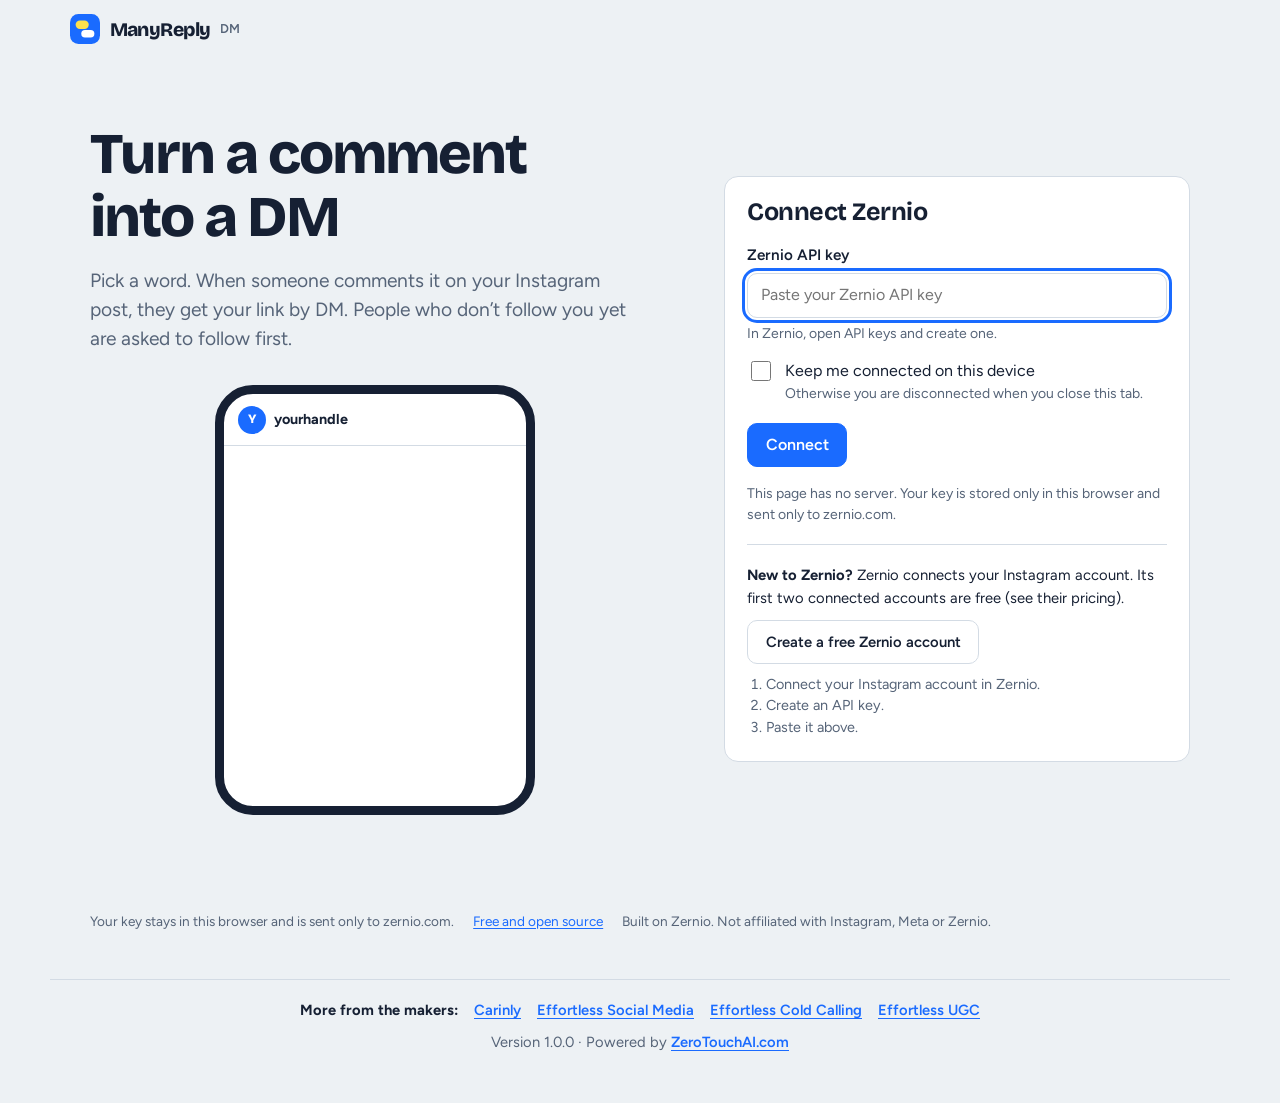
==== docs/app/index.html @ 499ef91a "Add a home page, move the dashboard to docs/app, add a shared footer Home page at docs/ (hero with a" ====
<!doctype html>
<html lang="en">
<head>
<meta charset="utf-8">
<meta name="viewport" content="width=device-width, initial-scale=1">
<title>ManyReply DM: send a link to everyone who comments your word</title>
<meta name="description" content="Pick a word. When someone comments it on your Instagram post, they get your link by DM. Free, and your key never leaves your browser.">
<meta name="referrer" content="no-referrer">
<!-- This page holds an API key, so it may only run its own scripts and talk to zernio.com. -->
<meta http-equiv="Content-Security-Policy" content="default-src 'none'; script-src 'self'; style-src 'self'; font-src 'self'; img-src 'self' https: data:; connect-src https://zernio.com; base-uri 'none'; form-action 'none'">
<link rel="icon" href="data:image/svg+xml,%3Csvg xmlns='http://www.w3.org/2000/svg' viewBox='0 0 32 32'%3E%3Crect width='32' height='32' rx='9' fill='%231A6BFF'/%3E%3Crect x='6' y='7' width='14' height='9' rx='4.5' fill='%23FFE14D'/%3E%3Crect x='12' y='17' width='14' height='8' rx='4' fill='%23fff'/%3E%3C/svg%3E">
<link rel="stylesheet" href="../styles.css">
<link rel="stylesheet" href="../footer.css">
</head>
<body>
<div id="app"><p class="boot">Loading ManyReply DM…</p></div>
<noscript><p class="boot">ManyReply DM needs JavaScript. It runs entirely in your browser.</p></noscript>
<footer class="site-foot">
  <p class="more"><span>More from the makers:</span> <a href="https://carinly.com/?utm_source=higgsview&amp;utm_medium=referral" rel="noopener">Carinly</a> <a href="https://effortlesssocialmedia.zerotouchai.com/?utm_source=higgsview&amp;utm_medium=referral" rel="noopener">Effortless Social Media</a> <a href="https://effortlesscoldcalling.zerotouchai.com/?utm_source=higgsview&amp;utm_medium=referral" rel="noopener">Effortless Cold Calling</a> <a href="https://effortlessugc.netlify.app/?utm_source=higgsview&amp;utm_medium=referral" rel="noopener">Effortless UGC</a></p>
  <p>Version 1.0.0 · Powered by <a href="https://zerotouchai.com" rel="noopener">ZeroTouchAI.com</a></p>
</footer>

<script src="../config.js"></script>
<script src="../lib.js"></script>
<script src="../app.js"></script>
</body>
</html>
---- docs/styles.css ----
@font-face { font-family: 'Bricolage Grotesque'; src: url(fonts/bricolage-grotesque-latin-wght-normal.woff2) format('woff2'); font-weight: 200 800; font-display: swap; }
@font-face { font-family: 'Figtree'; src: url(fonts/figtree-latin-wght-normal.woff2) format('woff2'); font-weight: 300 900; font-display: swap; }

:root {
  --ground: #EDF1F4; --surface: #FFFFFF; --soft: #F5F7F9; --ink: #162033; --muted: #566478; --line: #D3DBE4;
  --blue: #1A6BFF; --on-blue: #FFFFFF; --hl: #FFE14D; --on-hl: #162033; --bubble-in: #E5EAF0;
  --ok: #0F7A56; --bad: #B42318; --bad-bg: #FDECEA; --ok-bg: #E4F5EE; --focus: #1A6BFF;
  --display: 'Bricolage Grotesque', 'Segoe UI', system-ui, sans-serif;
  --body: 'Figtree', 'Segoe UI', system-ui, -apple-system, sans-serif;
  --r-bubble: 20px; --r-panel: 14px; --r-ctl: 10px;
  color-scheme: light;
}
@media (prefers-color-scheme: dark) {
  :root {
    --ground: #0E1520; --surface: #172131; --soft: #1D2A3C; --ink: #E8EEF6; --muted: #9AA8BA; --line: #2B394D;
    --blue: #4C8DFF; --on-blue: #08101C; --bubble-in: #263650; --ok: #4FD1A1; --bad: #FF8A7A;
    --bad-bg: #3A1D1B; --ok-bg: #153427; --focus: #7FB0FF; color-scheme: dark;
  }
}

* { box-sizing: border-box; }
html { -webkit-text-size-adjust: 100%; }
body { margin: 0; background: var(--ground); color: var(--ink); font: 400 1rem/1.5 var(--body); }
h1, h2, h3 { font-family: var(--display); font-weight: 700; letter-spacing: -0.02em; line-height: 1.1; margin: 0; text-wrap: balance; }
h1 { font-size: clamp(2.25rem, 5.4vw, 3.6rem); font-weight: 800; letter-spacing: -0.035em; }
h2 { font-size: 1.5625rem; }
h3 { font-size: 1.125rem; letter-spacing: -0.01em; }
p { margin: 0; }
a { color: var(--blue); text-underline-offset: 2px; }
button, input, select, textarea { font: inherit; color: inherit; }
:focus-visible { outline: 3px solid var(--focus); outline-offset: 2px; border-radius: 6px; }
[hidden] { display: none !important; }
.boot { padding: 4rem 1.25rem; text-align: center; color: var(--muted); }
.sr { position: absolute; width: 1px; height: 1px; overflow: hidden; clip: rect(0 0 0 0); white-space: nowrap; }

/* ---- frame */
.topbar { display: flex; align-items: center; justify-content: space-between; gap: 1rem; padding: 0.9rem max(1rem, calc((100vw - 1140px) / 2)); }
.brand { display: flex; align-items: center; gap: 0.6rem; font: 800 1.2rem/1 var(--display); letter-spacing: -0.03em; color: var(--ink); text-decoration: none; }
.brand svg { width: 30px; height: 30px; }
.brand small { font: 600 0.8rem/1 var(--body); color: var(--muted); letter-spacing: 0; }
.who { display: flex; align-items: center; gap: 0.9rem; font-size: 0.9rem; color: var(--muted); }
.who strong { color: var(--ink); font-weight: 600; }
.page { max-width: 1140px; margin: 0 auto; padding: 1rem 1rem 4rem; }
@media (min-width: 700px) { .page { padding: 1.5rem 1.25rem 5rem; } }
.foot { max-width: 1140px; margin: 0 auto; padding: 1rem 1.25rem 3rem; color: var(--muted); font-size: 0.85rem; display: flex; gap: 0.4rem 1.2rem; flex-wrap: wrap; }

/* ---- controls */
.btn { display: inline-flex; align-items: center; justify-content: center; gap: 0.5rem; min-height: 44px; padding: 0.55rem 1.1rem; border-radius: var(--r-ctl);
  border: 1.5px solid var(--line); background: var(--surface); font-weight: 600; cursor: pointer; text-decoration: none; color: var(--ink); }
.btn:hover { border-color: var(--ink); }
.btn.primary { background: var(--blue); border-color: var(--blue); color: var(--on-blue); }
.btn.primary:hover { filter: brightness(1.08); }
.btn.quiet { border-color: transparent; background: transparent; color: var(--muted); padding-inline: 0.6rem; }
.btn.quiet:hover { color: var(--ink); border-color: transparent; }
.btn.danger { color: var(--bad); }
.btn[disabled] { opacity: 0.55; cursor: not-allowed; }
.btn.small { min-height: 36px; padding: 0.3rem 0.8rem; font-size: 0.9rem; }

.field { display: grid; gap: 0.35rem; margin-top: 1.1rem; }
.field > label, .label { font-weight: 600; font-size: 0.95rem; }
.hint { color: var(--muted); font-size: 0.875rem; }
.input, .textarea, .select { width: 100%; min-height: 44px; padding: 0.6rem 0.8rem; border: 1.5px solid var(--line); border-radius: var(--r-ctl); background: var(--surface); }
.textarea { min-height: 96px; resize: vertical; line-height: 1.45; }
.input:hover, .textarea:hover, .select:hover { border-color: var(--muted); }
.input[aria-invalid='true'], .textarea[aria-invalid='true'] { border-color: var(--bad); }
.keyword-input { font: 800 1.6rem/1.2 var(--display); letter-spacing: 0.02em; text-transform: uppercase; min-height: 56px; }
.counter { justify-self: end; font-size: 0.8rem; color: var(--muted); font-variant-numeric: tabular-nums; }
.counter.over { color: var(--bad); font-weight: 700; }
.err { color: var(--bad); font-size: 0.875rem; font-weight: 500; }
.check { display: flex; align-items: flex-start; gap: 0.65rem; margin-top: 0.9rem; cursor: pointer; }
.check input { width: 20px; height: 20px; margin-top: 2px; accent-color: var(--blue); flex: none; }
.check span small { display: block; color: var(--muted); font-size: 0.875rem; }
.row2 { display: grid; gap: 0 1rem; grid-template-columns: 1fr; }
@media (min-width: 560px) { .row2 { grid-template-columns: 2fr 1fr; } .row2.even { grid-template-columns: 1fr 1fr; } }

.notice { margin-top: 1rem; padding: 0.75rem 0.9rem; border-radius: var(--r-ctl); background: var(--soft); border: 1px solid var(--line); font-size: 0.925rem; }
.notice.error { background: var(--bad-bg); border-color: var(--bad); color: var(--ink); }
.notice.ok { background: var(--ok-bg); border-color: var(--ok); }
.notice strong { font-weight: 700; }
.panel { background: var(--surface); border: 1px solid var(--line); border-radius: var(--r-panel); padding: 1.4rem; }

/* ---- the keyword: the one place the highlighter is used */
.chip { display: inline-block; background: var(--hl); color: var(--on-hl); font: 800 0.95rem/1 var(--display); letter-spacing: 0.03em; text-transform: uppercase;
  padding: 0.38rem 0.6rem 0.34rem; border-radius: 5px; box-decoration-break: clone; }
.chips { display: flex; flex-wrap: wrap; gap: 0.35rem; }

/* ---- connect */
.connect { display: grid; gap: 2.5rem; align-items: center; padding-top: 1rem; }
@media (min-width: 900px) { .connect { grid-template-columns: 1.1fr 0.9fr; gap: 4rem; padding-top: 2.5rem; } }
.connect-hero p.lead { font-size: 1.2rem; max-width: 34rem; margin-top: 1.1rem; color: var(--muted); }
.connect-hero .demo { margin-top: 2rem; }
.connect-form h2 { margin-bottom: 0.2rem; }
.referral { margin-top: 1.2rem; padding-top: 1.2rem; border-top: 1px solid var(--line); font-size: 0.925rem; }
.referral .btn { margin-top: 0.7rem; }
.small { font-size: 0.82rem; color: var(--muted); margin-top: 0.6rem; }
.privacy { margin-top: 1rem; font-size: 0.875rem; color: var(--muted); }
.steps-help { margin: 0.6rem 0 0; padding-left: 1.2rem; color: var(--muted); font-size: 0.9rem; }

/* ---- the words */
.head { display: flex; flex-wrap: wrap; align-items: flex-end; justify-content: space-between; gap: 1rem; margin-bottom: 1.2rem; }
.head .tools { display: flex; align-items: center; gap: 0.7rem; flex-wrap: wrap; }
.words { background: var(--surface); border: 1px solid var(--line); border-radius: var(--r-panel); overflow: hidden; }
.word-row { display: grid; gap: 0.9rem 1.2rem; padding: 1.1rem 1.2rem; border-top: 1px solid var(--line); align-items: center; grid-template-columns: 1fr; }
.word-row:first-child { border-top: 0; }
@media (min-width: 900px) { .word-row { grid-template-columns: 11rem minmax(0, 1fr) 17rem auto; } }
.post-cell { display: flex; align-items: center; gap: 0.75rem; min-width: 0; }
.thumb { width: 48px; height: 48px; border-radius: 8px; background: var(--soft); object-fit: cover; flex: none; border: 1px solid var(--line); }
.thumb.any { display: grid; place-items: center; font: 800 0.7rem/1 var(--display); color: var(--muted); }
.post-cell p { overflow: hidden; display: -webkit-box; -webkit-line-clamp: 2; -webkit-box-orient: vertical; font-size: 0.925rem; }
.post-cell small { display: block; color: var(--muted); font-size: 0.8rem; }
.stats { display: grid; grid-template-columns: repeat(4, 1fr); gap: 0.4rem; margin: 0; }
.stat { display: grid; }
.stat dd { margin: 0; font: 700 1.25rem/1.1 var(--display); font-variant-numeric: tabular-nums; }
.stat dt { font-size: 0.75rem; color: var(--muted); line-height: 1.2; }
.actions { display: flex; align-items: center; gap: 0.3rem; flex-wrap: wrap; }
.switch { display: inline-flex; align-items: center; gap: 0.5rem; font-size: 0.875rem; font-weight: 600; cursor: pointer; }
.switch input { position: absolute; opacity: 0; width: 1px; height: 1px; }
.switch i { width: 38px; height: 22px; border-radius: 11px; background: var(--line); position: relative; flex: none; transition: background 0.15s; }
.switch i::after { content: ''; position: absolute; top: 3px; left: 3px; width: 16px; height: 16px; border-radius: 50%; background: #fff; transition: transform 0.15s; box-shadow: 0 1px 2px rgba(0, 0, 0, 0.3); }
.switch input:checked + i { background: var(--blue); }
.switch input:checked + i::after { transform: translateX(16px); }
.switch input:focus-visible + i { outline: 3px solid var(--focus); outline-offset: 2px; }
.empty { padding: 3rem 1.5rem; text-align: center; display: grid; gap: 0.8rem; justify-items: center; }
.empty p { color: var(--muted); max-width: 30rem; }
.skeleton { height: 76px; background: linear-gradient(90deg, var(--soft), var(--surface), var(--soft)); background-size: 200% 100%; animation: sheen 1.4s linear infinite; }
@keyframes sheen { to { background-position: -200% 0; } }

/* ---- the editor */
.editor { display: grid; gap: 1.5rem; }
@media (min-width: 980px) { .editor { grid-template-columns: minmax(0, 1fr) 340px; gap: 2.5rem; align-items: start; } .editor-side { position: sticky; top: 1rem; } }
.crumbs { margin-bottom: 0.6rem; }
.flow { display: grid; grid-template-columns: repeat(4, 1fr); gap: 0; margin: 1.2rem 0 0.4rem; }
.step { position: relative; padding: 0.7rem 0.5rem 0 0; font-size: 0.85rem; }
.step::before { content: ''; position: absolute; top: 0; left: 0; right: 0; height: 4px; background: var(--ink); border-radius: 2px; }
.step.off::before { background: repeating-linear-gradient(90deg, var(--muted) 0 6px, transparent 6px 10px); opacity: 0.6; }
.step b { display: block; font: 700 0.95rem/1.2 var(--display); }
.step span { color: var(--muted); line-height: 1.3; display: block; margin-top: 0.15rem; }
.step.off b { color: var(--muted); font-weight: 600; }
@media (max-width: 560px) { .flow { grid-template-columns: 1fr 1fr; row-gap: 0.9rem; } }
.section { margin-top: 1.4rem; padding: 1.3rem 1.4rem 1.5rem; }
.section > legend, .section > h3 { padding: 0; float: left; width: 100%; margin: 0 0 0.2rem; }
.section > legend + *, .section > h3 + * { clear: both; }
fieldset.section { min-width: 0; margin-inline: 0; }
.seg { display: inline-flex; border: 1.5px solid var(--line); border-radius: var(--r-ctl); overflow: hidden; margin-top: 0.7rem; flex-wrap: wrap; }
.seg label { cursor: pointer; }
.seg input { position: absolute; opacity: 0; width: 1px; height: 1px; }
.seg span { display: block; padding: 0.6rem 1rem; font-weight: 600; min-height: 44px; }
.seg input:checked + span { background: var(--ink); color: var(--surface); }
.seg input:focus-visible + span { outline: 3px solid var(--focus); outline-offset: -3px; }
.picker { display: grid; grid-template-columns: repeat(auto-fill, minmax(104px, 1fr)); gap: 0.6rem; margin-top: 0.8rem; max-height: 360px; overflow: auto; padding: 3px; }
.pick { position: relative; border: 2px solid var(--line); border-radius: 10px; background: var(--soft); padding: 0; cursor: pointer; text-align: left; overflow: hidden; display: grid; }
.pick img { width: 100%; aspect-ratio: 1; object-fit: cover; display: block; background: var(--line); }
.pick small { display: block; padding: 0.35rem 0.45rem; font-size: 0.75rem; line-height: 1.25; color: var(--muted); min-height: 2.4em; overflow: hidden; }
.pick[aria-pressed='true'] { border-color: var(--blue); box-shadow: 0 0 0 2px var(--blue); }
.pick[disabled] { cursor: not-allowed; }
.pick[disabled] img { opacity: 0.4; }
.pick .chip { position: absolute; top: 6px; left: 6px; font-size: 0.7rem; }
.counter-row { display: flex; justify-content: space-between; gap: 1rem; }
.advanced { margin-top: 1rem; }
.advanced summary { cursor: pointer; font-weight: 600; font-size: 0.925rem; min-height: 32px; }
.reqview pre { margin: 0.6rem 0 0; padding: 0.8rem; background: var(--soft); border: 1px solid var(--line); border-radius: var(--r-ctl); overflow: auto; font: 0.78rem/1.45 ui-monospace, Consolas, monospace; max-height: 320px; }
.bar { position: sticky; bottom: 0; display: flex; gap: 0.7rem; align-items: center; flex-wrap: wrap; padding: 0.9rem 0; margin-top: 1.4rem; background: linear-gradient(to top, var(--ground) 70%, transparent); }
.done h2 { margin-bottom: 0.4rem; }
.copyline { display: flex; gap: 0.6rem; align-items: stretch; margin-top: 0.8rem; flex-wrap: wrap; }
.copyline code { flex: 1; min-width: 14rem; padding: 0.7rem 0.9rem; background: var(--soft); border: 1px solid var(--line); border-radius: var(--r-ctl); font: 600 0.95rem/1.4 var(--body); }

/* ---- the phone: what people receive */
.tabs { display: inline-flex; gap: 0.3rem; margin-bottom: 0.7rem; }
.tab { min-height: 36px; padding: 0.3rem 0.8rem; border-radius: 999px; border: 1.5px solid var(--line); background: transparent; font-weight: 600; font-size: 0.875rem; cursor: pointer; }
.tab[aria-selected='true'] { background: var(--ink); color: var(--surface); border-color: var(--ink); }
.phone { width: min(100%, 320px); margin-inline: auto; border: 9px solid var(--ink); border-radius: 38px; background: var(--surface); overflow: hidden; }
.phone-bar { display: flex; align-items: center; gap: 0.5rem; padding: 0.7rem 0.9rem; border-bottom: 1px solid var(--line); font-weight: 700; font-size: 0.9rem; }
.avatar { width: 28px; height: 28px; border-radius: 50%; background: var(--blue); color: var(--on-blue); display: grid; place-items: center; font: 800 0.8rem/1 var(--display); flex: none; text-transform: uppercase; }
.avatar.alt { background: var(--line); color: var(--ink); }
.phone-body { padding: 0.9rem 0.8rem 1.1rem; display: grid; gap: 0.5rem; min-height: 360px; align-content: start; font-size: 0.875rem; }
.cmt { display: flex; gap: 0.5rem; align-items: flex-start; }
.cmt p { line-height: 1.35; }
.cmt b { font-weight: 700; }
.cmt .who2 { color: var(--muted); font-size: 0.75rem; }
.rule { display: flex; align-items: center; gap: 0.5rem; margin: 0.4rem 0 0.2rem; color: var(--muted); font-size: 0.72rem; }
.rule::before, .rule::after { content: ''; flex: 1; height: 1px; background: var(--line); }
.bubble { max-width: 88%; padding: 0.55rem 0.8rem; border-radius: var(--r-bubble); background: var(--blue); color: var(--on-blue); justify-self: end; white-space: pre-wrap; line-height: 1.38; overflow-wrap: anywhere; }
.bubble.in { background: var(--bubble-in); color: var(--ink); justify-self: start; }
.pbtns { display: grid; gap: 0.3rem; max-width: 88%; justify-self: end; width: 88%; }
.pbtn { text-align: center; padding: 0.5rem 0.6rem; border-radius: 14px; background: var(--soft); border: 1px solid var(--line); font-weight: 600; font-size: 0.85rem; color: var(--blue); overflow-wrap: anywhere; }
.phone .demo-step { opacity: 0; transform: translateY(8px); transition: opacity 0.35s ease, transform 0.35s ease; }
.phone .demo-step.in { opacity: 1; transform: none; }
@media (prefers-reduced-motion: reduce) { .phone .demo-step { transition: none; opacity: 1; transform: none; } .skeleton { animation: none; } }
.toast { position: fixed; left: 50%; bottom: 1.2rem; transform: translateX(-50%); background: var(--ink); color: var(--surface); padding: 0.65rem 1rem; border-radius: 10px; font-weight: 600; z-index: 10; max-width: calc(100vw - 2rem); }
---- docs/footer.css ----
/* Shared footer: the makers' other products, the version, and credit. Used by the home page and the dashboard. */
.site-foot { max-width: 1180px; margin: 0 auto; padding: 1.2rem 1.25rem 3rem; border-top: 1px solid var(--line, #D3DBE4); display: grid; gap: 0.5rem; text-align: center; color: var(--muted, #566478); font: 400 0.92rem/1.6 var(--body, system-ui, sans-serif); }
.site-foot a { color: var(--blue, #1A6BFF); font-weight: 600; text-underline-offset: 3px; }
.site-foot .more { display: flex; flex-wrap: wrap; justify-content: center; gap: 0.2rem 1rem; }
.site-foot .more span { color: var(--ink, #162033); font-weight: 700; }
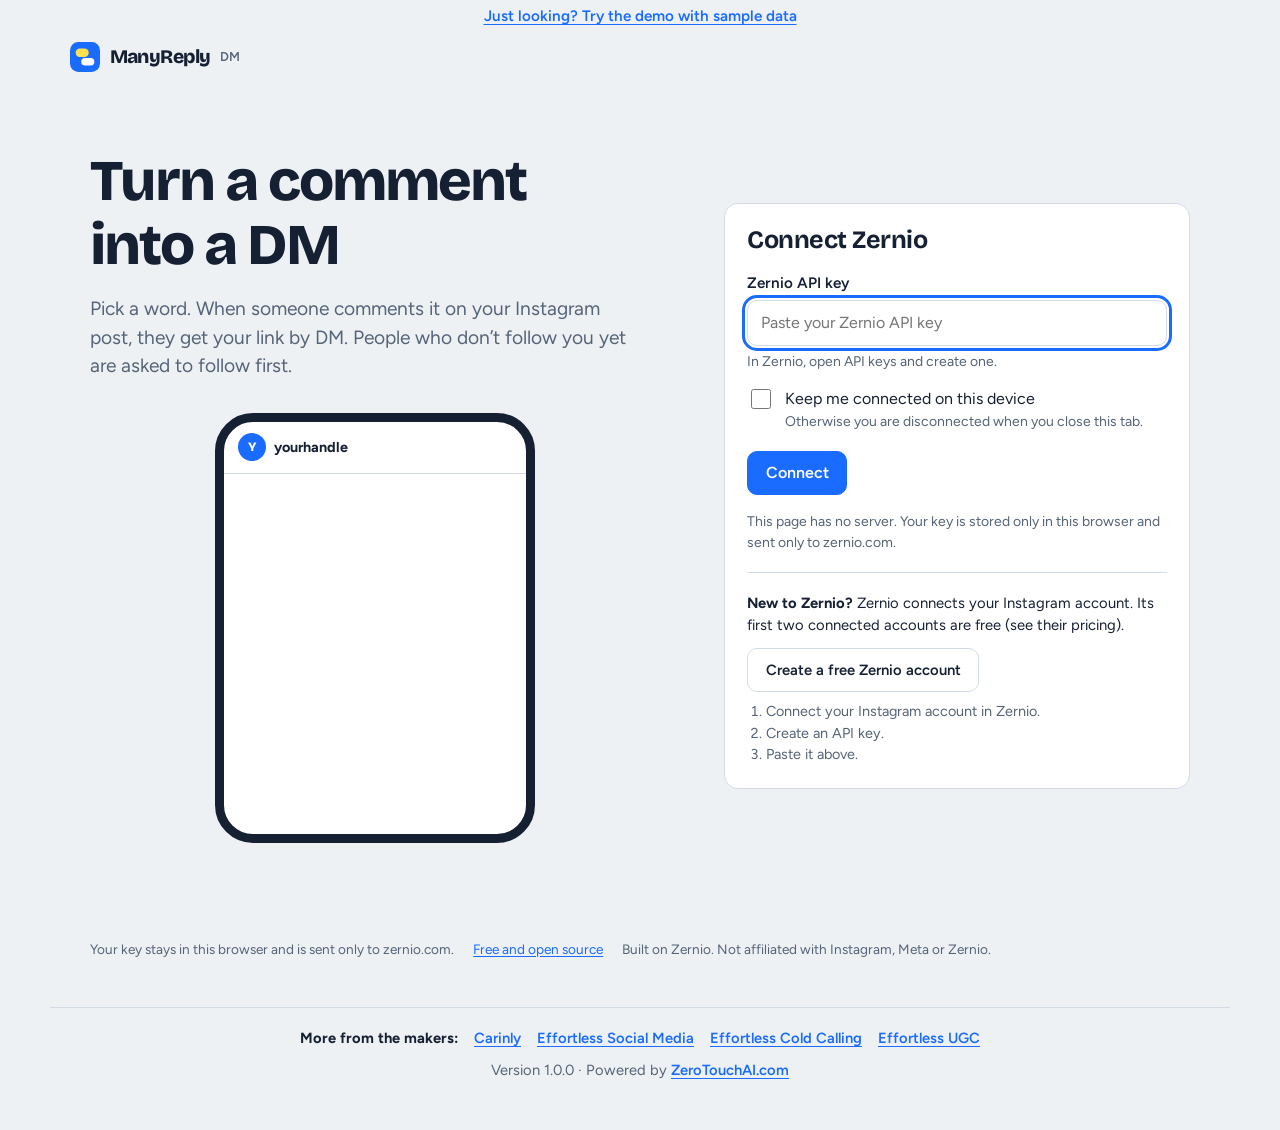
==== commit b2295ed1: "Add a demo mode with sample data, and fix the Delete button "Try the demo" on the home page and the " ====
--- a/docs/app/index.html
+++ b/docs/app/index.html
@@ -13,6 +13,7 @@
 <link rel="stylesheet" href="../footer.css">
 </head>
 <body>
+<p class="demo-link" id="demo-link" hidden><a href="#">Just looking? Try the demo with sample data</a></p>
 <div id="app"><p class="boot">Loading ManyReply DM…</p></div>
 <noscript><p class="boot">ManyReply DM needs JavaScript. It runs entirely in your browser.</p></noscript>
 <footer class="site-foot">
@@ -22,6 +23,7 @@
 
 <script src="../config.js"></script>
 <script src="../lib.js"></script>
+<script src="../demo.js"></script>
 <script src="../app.js"></script>
 </body>
 </html>
--- a/docs/footer.css
+++ b/docs/footer.css
@@ -3,3 +3,9 @@
 .site-foot a { color: var(--blue, #1A6BFF); font-weight: 600; text-underline-offset: 3px; }
 .site-foot .more { display: flex; flex-wrap: wrap; justify-content: center; gap: 0.2rem 1rem; }
 .site-foot .more span { color: var(--ink, #162033); font-weight: 700; }
+
+/* Demo mode */
+.demo-bar { display: flex; flex-wrap: wrap; align-items: center; justify-content: center; gap: 0.4rem 1rem; padding: 0.6rem 1rem; background: var(--hl, #FFE14D); color: var(--on-hl, #162033); font: 600 0.9rem/1.4 var(--body, system-ui, sans-serif); text-align: center; }
+.demo-bar button { min-height: 36px; padding: 0.2rem 0.9rem; border-radius: 10px; border: 1.5px solid currentColor; background: transparent; color: inherit; font: 700 0.9rem var(--body, system-ui, sans-serif); cursor: pointer; }
+.demo-link { text-align: center; padding: 0.4rem 1rem 0; font: 600 0.95rem/1.4 var(--body, system-ui, sans-serif); }
+.demo-link a { color: var(--blue, #1A6BFF); text-underline-offset: 3px; }
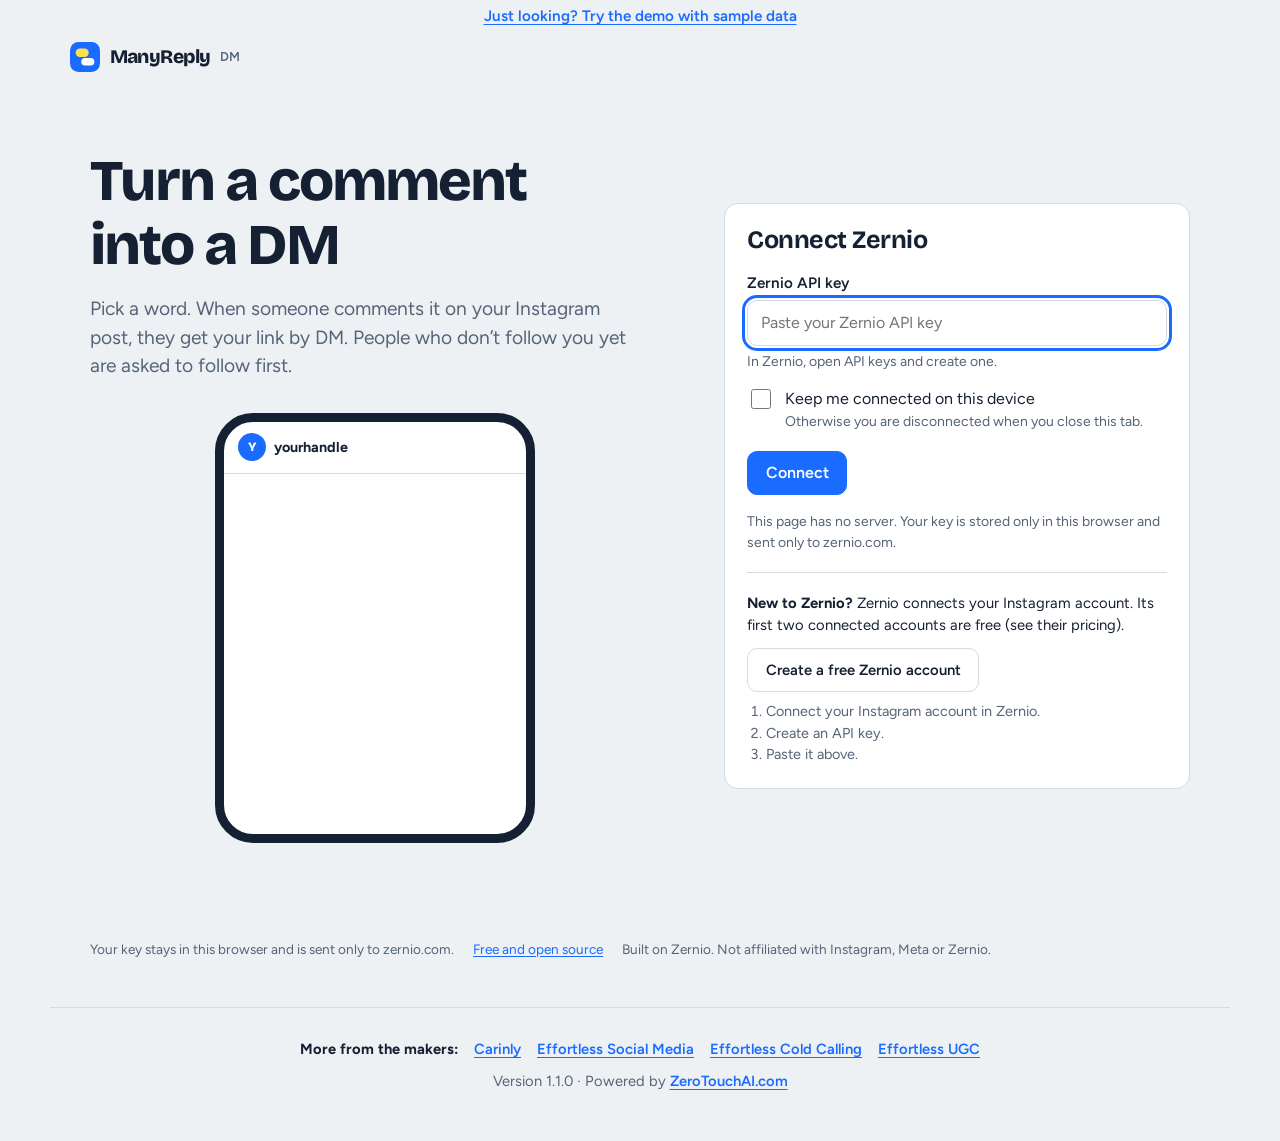
==== commit 271e7582: "Add the analytics dashboard: facts bar, theme, period tabs, performance, top posts, growth, posted d" ====
--- a/docs/app/index.html
+++ b/docs/app/index.html
@@ -9,7 +9,9 @@
 <!-- This page holds an API key, so it may only run its own scripts and talk to zernio.com. -->
 <meta http-equiv="Content-Security-Policy" content="default-src 'none'; script-src 'self'; style-src 'self'; font-src 'self'; img-src 'self' https: data:; connect-src https://zernio.com; base-uri 'none'; form-action 'none'">
 <link rel="icon" href="data:image/svg+xml,%3Csvg xmlns='http://www.w3.org/2000/svg' viewBox='0 0 32 32'%3E%3Crect width='32' height='32' rx='9' fill='%231A6BFF'/%3E%3Crect x='6' y='7' width='14' height='9' rx='4.5' fill='%23FFE14D'/%3E%3Crect x='12' y='17' width='14' height='8' rx='4' fill='%23fff'/%3E%3C/svg%3E">
+<script src="../theme.js"></script>
 <link rel="stylesheet" href="../styles.css">
+<link rel="stylesheet" href="../dash.css">
 <link rel="stylesheet" href="../footer.css">
 </head>
 <body>
@@ -18,12 +20,15 @@
 <noscript><p class="boot">ManyReply DM needs JavaScript. It runs entirely in your browser.</p></noscript>
 <footer class="site-foot">
   <p class="more"><span>More from the makers:</span> <a href="https://carinly.com/?utm_source=higgsview&amp;utm_medium=referral" rel="noopener">Carinly</a> <a href="https://effortlesssocialmedia.zerotouchai.com/?utm_source=higgsview&amp;utm_medium=referral" rel="noopener">Effortless Social Media</a> <a href="https://effortlesscoldcalling.zerotouchai.com/?utm_source=higgsview&amp;utm_medium=referral" rel="noopener">Effortless Cold Calling</a> <a href="https://effortlessugc.netlify.app/?utm_source=higgsview&amp;utm_medium=referral" rel="noopener">Effortless UGC</a></p>
-  <p>Version 1.0.0 · Powered by <a href="https://zerotouchai.com" rel="noopener">ZeroTouchAI.com</a></p>
+  <p>Version 1.1.0 · Powered by <a href="https://zerotouchai.com" rel="noopener">ZeroTouchAI.com</a></p>
 </footer>
 
 <script src="../config.js"></script>
 <script src="../lib.js"></script>
+<script src="../analytics.js"></script>
+<script src="../demo-analytics.js"></script>
 <script src="../demo.js"></script>
+<script src="../dash.js"></script>
 <script src="../app.js"></script>
 </body>
 </html>
--- a/docs/dash.css
+++ b/docs/dash.css
@@ -0,0 +1,87 @@
+/* Analytics dashboard layout: sidebar, facts bar, cards, tiles, chart. Colours come from the tokens in styles.css. */
+:root[data-theme="dark"] {
+  --ground: #0E1520; --surface: #172131; --soft: #1D2A3C; --ink: #E8EEF6; --muted: #9AA8BA; --line: #2B394D;
+  --blue: #4C8DFF; --on-blue: #08101C; --bubble-in: #263650; --ok: #4FD1A1; --bad: #FF8A7A; --bad-bg: #3A1D1B; --ok-bg: #153427; --focus: #7FB0FF; color-scheme: dark;
+}
+:root[data-theme="light"] {
+  --ground: #EDF1F4; --surface: #FFFFFF; --soft: #F5F7F9; --ink: #162033; --muted: #566478; --line: #D3DBE4;
+  --blue: #1A6BFF; --on-blue: #FFFFFF; --bubble-in: #E5EAF0; --ok: #0F7A56; --bad: #B42318; --bad-bg: #FDECEA; --ok-bg: #E4F5EE; --focus: #1A6BFF; color-scheme: light;
+}
+.dash { display: grid; gap: 1rem; max-width: 1280px; margin: 0 auto; padding: 0.5rem 1rem 4rem; }
+@media (min-width: 900px) { .dash { grid-template-columns: 220px minmax(0, 1fr); gap: 1.5rem; padding: 1rem 1.25rem 5rem; align-items: start; } }
+.side { display: flex; gap: 0.3rem; overflow-x: auto; padding-bottom: 0.3rem; scrollbar-width: thin; }
+@media (min-width: 900px) { .side { position: sticky; top: 1rem; flex-direction: column; overflow: visible; gap: 0.15rem; } }
+.side .nav { white-space: nowrap; text-align: left; border: 0; background: transparent; padding: 0.55rem 0.8rem; min-height: 40px; border-radius: var(--r-ctl); color: var(--muted); font-weight: 600; cursor: pointer; }
+.side .nav:hover { background: var(--soft); color: var(--ink); }
+.side .nav.cta { background: var(--blue); color: var(--on-blue); text-decoration: none; display: inline-flex; align-items: center; }
+.side .acct { display: none; margin-top: 0.8rem; padding: 0.7rem 0.8rem; border: 1px solid var(--line); border-radius: var(--r-panel); background: var(--surface); font-size: 0.9rem; color: var(--muted); }
+.side .acct strong { display: block; color: var(--ink); }
+@media (min-width: 900px) { .side .acct { display: block; } }
+.main { display: grid; gap: 1rem; min-width: 0; }
+.facts { display: flex; flex-wrap: wrap; align-items: center; gap: 0.6rem 1.4rem; background: var(--surface); border: 1px solid var(--line); border-radius: var(--r-panel); padding: 0.8rem 1rem; }
+.facts .fact { display: grid; line-height: 1.2; }
+.facts .fact b { font: 700 1.25rem/1.1 var(--display); letter-spacing: -0.02em; }
+.facts .fact small { color: var(--muted); font-size: 0.8rem; }
+.facts .grow { flex: 1; }
+.card { background: var(--surface); border: 1px solid var(--line); border-radius: var(--r-panel); padding: 1.1rem 1.1rem 1.2rem; scroll-margin-top: 1rem; min-width: 0; }
+.card > header { display: flex; flex-wrap: wrap; align-items: baseline; justify-content: space-between; gap: 0.4rem 1rem; margin-bottom: 0.9rem; }
+.card > header p { color: var(--muted); font-size: 0.88rem; }
+.pair { display: grid; gap: 1rem; }
+@media (min-width: 1100px) { .pair { grid-template-columns: 1fr 1fr; } }
+.tabs { display: flex; flex-wrap: wrap; gap: 0.3rem; margin-bottom: 0.9rem; }
+.tabs button { border: 1.5px solid var(--line); background: var(--surface); border-radius: 999px; padding: 0.3rem 0.8rem; min-height: 36px; font-weight: 600; font-size: 0.88rem; cursor: pointer; color: var(--muted); }
+.tabs button[aria-pressed="true"] { background: var(--blue); border-color: var(--blue); color: var(--on-blue); }
+.tiles { display: grid; grid-template-columns: repeat(auto-fill, minmax(150px, 1fr)); gap: 0.6rem; }
+.tile { background: var(--soft); border-radius: var(--r-ctl); padding: 0.7rem 0.8rem; display: grid; gap: 0.15rem; align-content: start; }
+.tile .k { color: var(--muted); font-size: 0.82rem; font-weight: 600; }
+.tile .v { font: 700 1.5rem/1.1 var(--display); letter-spacing: -0.02em; }
+.tile .d { font-size: 0.8rem; font-weight: 600; color: var(--muted); }
+.tile .d.up, .d.up { color: var(--ok); } .tile .d.down, .d.down { color: var(--bad); }
+.note { color: var(--muted); font-size: 0.85rem; margin-top: 0.7rem; }
+.notice { background: var(--soft); border: 1px dashed var(--line); border-radius: var(--r-ctl); padding: 0.9rem 1rem; color: var(--muted); display: grid; gap: 0.5rem; justify-items: start; }
+.notice strong { color: var(--ink); }
+.tbl { width: 100%; border-collapse: collapse; font-size: 0.92rem; }
+.tbl th, .tbl td { text-align: right; padding: 0.5rem 0.4rem; border-bottom: 1px solid var(--line); }
+.tbl th:first-child, .tbl td:first-child { text-align: left; }
+.tbl th { color: var(--muted); font-weight: 600; font-size: 0.8rem; }
+.tbl-wrap { overflow-x: auto; }
+.rank { display: grid; gap: 0.4rem; }
+.rank .r { display: grid; grid-template-columns: 1.6rem 40px minmax(0, 1fr) auto; gap: 0.6rem; align-items: center; padding: 0.3rem 0; border-bottom: 1px solid var(--line); }
+.rank .n { color: var(--muted); font-weight: 700; }
+.rank .t { min-width: 0; } .rank .t p { overflow: hidden; text-overflow: ellipsis; white-space: nowrap; font-size: 0.92rem; }
+.rank .t small, .rank .m small { color: var(--muted); }
+.rank .m { text-align: right; font-weight: 700; display: grid; line-height: 1.2; }
+.mini { width: 40px; height: 40px; border-radius: 8px; object-fit: cover; background: var(--soft); display: grid; place-items: center; font-size: 0.65rem; color: var(--muted); font-weight: 700; }
+.chart { width: 100%; height: auto; display: block; }
+.chart .grid { stroke: var(--line); stroke-width: 1; } .chart .area { fill: var(--blue); opacity: 0.12; }
+.chart .line { fill: none; stroke: var(--blue); stroke-width: 2.5; stroke-linejoin: round; }
+.chart .lab { fill: var(--muted); font-size: 11px; font-family: var(--body); }
+.chart .bar { fill: var(--hl); stroke: var(--ink); stroke-width: 0.5; cursor: pointer; } .chart .bar.on { fill: var(--blue); }
+.chart .bar:focus-visible { outline: 3px solid var(--focus); }
+.daylist { margin-top: 0.8rem; display: grid; gap: 0.3rem; font-size: 0.92rem; }
+.posted { display: grid; }
+.prow { border-bottom: 1px solid var(--line); }
+.prow > button { width: 100%; display: grid; grid-template-columns: auto 44px minmax(0, 1fr) auto; gap: 0.3rem 0.7rem; align-items: center; background: transparent; border: 0; padding: 0.65rem 0.2rem; text-align: left; cursor: pointer; min-height: 56px; }
+.prow > button:hover { background: var(--soft); }
+.prow .when { color: var(--muted); font-size: 0.8rem; width: 4.2rem; }
+.prow .cap { min-width: 0; overflow: hidden; text-overflow: ellipsis; white-space: nowrap; font-size: 0.92rem; }
+.prow .tags { display: flex; gap: 0.3rem; align-items: center; flex-wrap: wrap; justify-content: flex-end; }
+@media (max-width: 640px) { .prow > button { grid-template-columns: 44px minmax(0, 1fr); } .prow .when { display: none; } .prow .tags { grid-column: 1 / -1; justify-content: flex-start; } }
+.pill { border-radius: 999px; padding: 0.1rem 0.55rem; font-size: 0.75rem; font-weight: 700; background: var(--bubble-in); color: var(--ink); }
+.pill.reach { background: var(--ok-bg); color: var(--ok); } .pill.click { background: var(--bad-bg); color: var(--bad); }
+.pill.word { background: var(--hl); color: var(--on-hl); }
+.pdetail { padding: 0.2rem 0.2rem 1rem; display: grid; gap: 0.7rem; }
+.pdetail dl { display: grid; grid-template-columns: repeat(auto-fill, minmax(130px, 1fr)); gap: 0.5rem; margin: 0; }
+.pdetail dl > div { background: var(--soft); border-radius: var(--r-ctl); padding: 0.45rem 0.6rem; }
+.pdetail dt { color: var(--muted); font-size: 0.78rem; font-weight: 600; } .pdetail dd { margin: 0; font: 700 1.1rem/1.2 var(--display); }
+.pdetail dl > div.sub { background: var(--ok-bg); }
+.cols3 { display: grid; gap: 1rem; } @media (min-width: 900px) { .cols3 { grid-template-columns: repeat(3, 1fr); } }
+.cols3 h3 { font-size: 0.95rem; margin-bottom: 0.4rem; }
+.bars { display: grid; gap: 0.35rem; font-size: 0.88rem; }
+.bars .b { display: grid; grid-template-columns: minmax(0, 1fr) auto; gap: 0.1rem 0.5rem; }
+.bars .b i { grid-column: 1 / -1; display: block; height: 6px; border-radius: 3px; background: var(--blue); }
+.bars .b.first i { background: var(--ok); }
+.bars .b span:last-child { font-weight: 700; }
+.more { margin-top: 0.7rem; }
+.page:has(.dash) { max-width: 1280px; padding: 0; }
+@media (max-width: 640px) { .topbar { flex-wrap: wrap; } .who { flex-wrap: wrap; gap: 0.2rem 0.6rem; } .who > span { display: none; } }
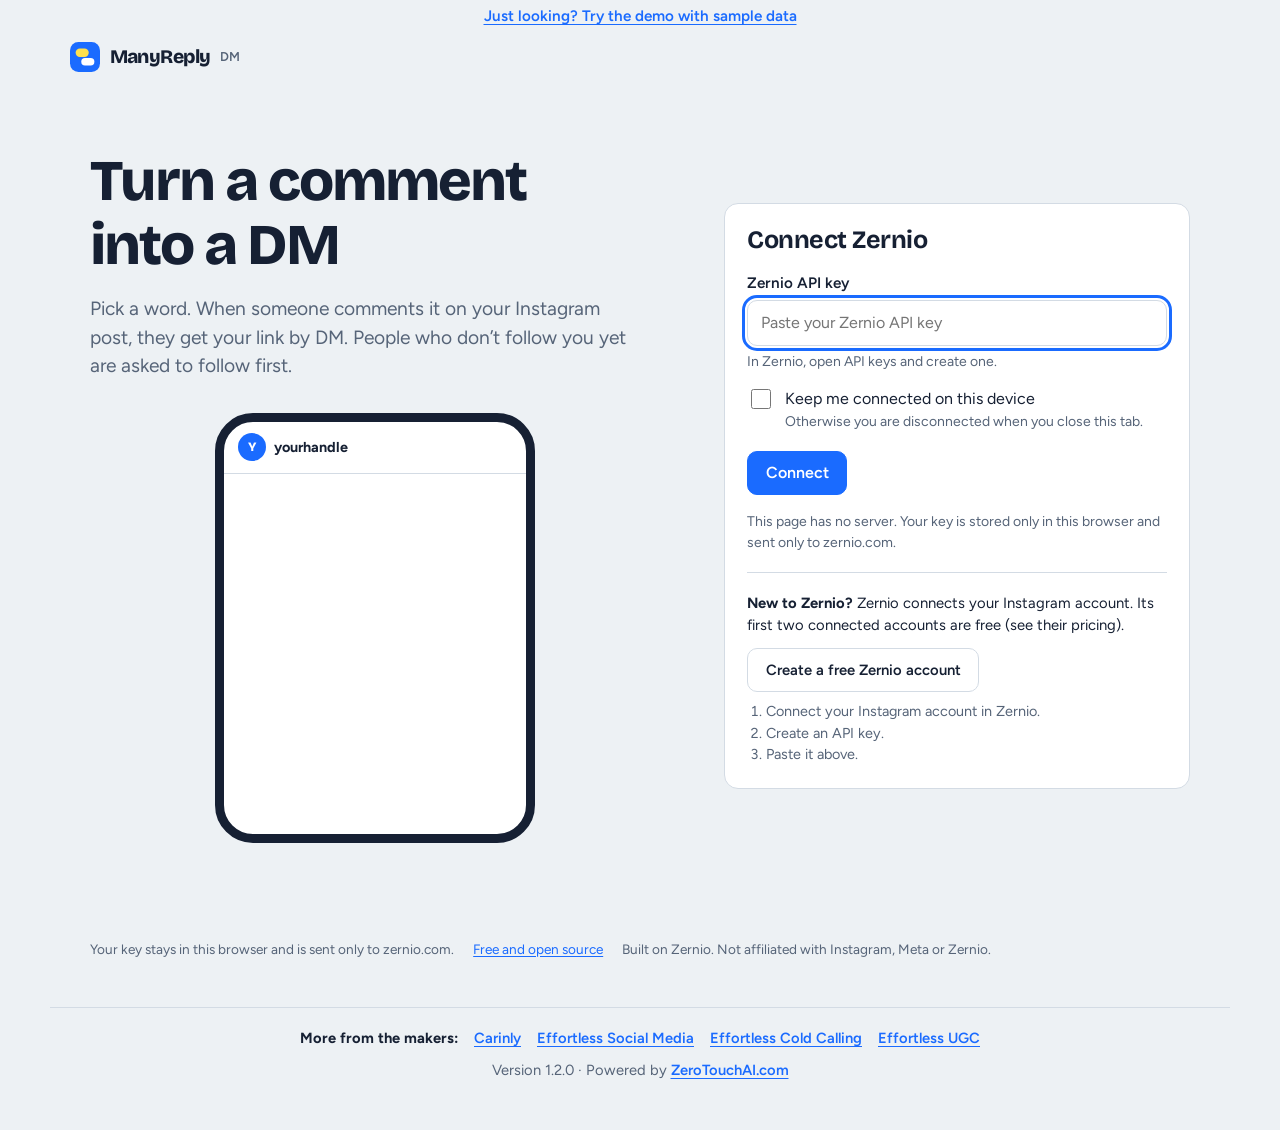
==== commit 72ce507e: "Rebuild the DM dashboard in the original ManyReply design Navy sidebar with the account and Disconne" ====
--- a/docs/app/index.html
+++ b/docs/app/index.html
@@ -11,7 +11,7 @@
 <link rel="icon" href="data:image/svg+xml,%3Csvg xmlns='http://www.w3.org/2000/svg' viewBox='0 0 32 32'%3E%3Crect width='32' height='32' rx='9' fill='%231A6BFF'/%3E%3Crect x='6' y='7' width='14' height='9' rx='4.5' fill='%23FFE14D'/%3E%3Crect x='12' y='17' width='14' height='8' rx='4' fill='%23fff'/%3E%3C/svg%3E">
 <script src="../theme.js"></script>
 <link rel="stylesheet" href="../styles.css">
-<link rel="stylesheet" href="../dash.css">
+<link rel="stylesheet" href="../dashboard.css">
 <link rel="stylesheet" href="../footer.css">
 </head>
 <body>
@@ -20,7 +20,7 @@
 <noscript><p class="boot">ManyReply DM needs JavaScript. It runs entirely in your browser.</p></noscript>
 <footer class="site-foot">
   <p class="more"><span>More from the makers:</span> <a href="https://carinly.com/?utm_source=higgsview&amp;utm_medium=referral" rel="noopener">Carinly</a> <a href="https://effortlesssocialmedia.zerotouchai.com/?utm_source=higgsview&amp;utm_medium=referral" rel="noopener">Effortless Social Media</a> <a href="https://effortlesscoldcalling.zerotouchai.com/?utm_source=higgsview&amp;utm_medium=referral" rel="noopener">Effortless Cold Calling</a> <a href="https://effortlessugc.netlify.app/?utm_source=higgsview&amp;utm_medium=referral" rel="noopener">Effortless UGC</a></p>
-  <p>Version 1.1.0 · Powered by <a href="https://zerotouchai.com" rel="noopener">ZeroTouchAI.com</a></p>
+  <p>Version 1.2.0 · Powered by <a href="https://zerotouchai.com" rel="noopener">ZeroTouchAI.com</a></p>
 </footer>
 
 <script src="../config.js"></script>
--- a/docs/dashboard.css
+++ b/docs/dashboard.css
@@ -0,0 +1,227 @@
+/* The dashboard, in the original ManyReply design: navy sidebar, facts strip, cards. Every rule lives under .app so it never touches the connect screen. */
+@font-face{font-family:'Plus Jakarta Sans';src:url(fonts/plus-jakarta-sans-latin-400-normal.woff2) format('woff2');font-weight:400;font-display:swap}
+@font-face{font-family:'Plus Jakarta Sans';src:url(fonts/plus-jakarta-sans-latin-600-normal.woff2) format('woff2');font-weight:600;font-display:swap}
+@font-face{font-family:'Plus Jakarta Sans';src:url(fonts/plus-jakarta-sans-latin-700-normal.woff2) format('woff2');font-weight:700;font-display:swap}
+@font-face{font-family:'Plus Jakarta Sans';src:url(fonts/plus-jakarta-sans-latin-800-normal.woff2) format('woff2');font-weight:800;font-display:swap}
+@font-face{font-family:'JetBrains Mono';src:url(fonts/jetbrains-mono-latin-500-normal.woff2) format('woff2');font-weight:500;font-display:swap}
+@font-face{font-family:'JetBrains Mono';src:url(fonts/jetbrains-mono-latin-700-normal.woff2) format('woff2');font-weight:700;font-display:swap}
+.app{ --ground:var(--bg);--ink:var(--fg);--soft:var(--raise);--blue:var(--accent);--on-blue:var(--on-accent);--bubble-in:var(--raise);--ok:var(--good);--focus:var(--accent);--hl:#FFE14D;--on-hl:#111833;
+ --bad-bg:color-mix(in srgb,var(--bad) 14%,transparent);--ok-bg:color-mix(in srgb,var(--good) 14%,transparent);--r-bubble:20px;--r-panel:14px;--r-ctl:10px;
+ --bg:#F3F5FB;--surface:#FFFFFF;--raise:#F6F8FD;--fg:#111833;--muted:#5B6688;--line:#E2E7F3;
+ --accent:#3B6CF6;--accent-strong:#2550D9;--accent-soft:#E8EEFF;--side:#0B1229;--side-fg:#C7CFEA;--side-active:#3B6CF6;
+ --good:#16A34A;--warn:#B45309;--bad:#E5484D;--sky:#2563EB;--on-accent:#FFFFFF;
+ --display:'Plus Jakarta Sans','Segoe UI',system-ui,sans-serif;--body:'Plus Jakarta Sans','Segoe UI',system-ui,sans-serif;
+ --mono:'JetBrains Mono',Consolas,monospace;--r:16px;--grad:linear-gradient(90deg,#7C3AED,#3B6CF6)}
+@media (prefers-color-scheme:dark){:root:not([data-theme="light"]) .app{--bg:#0A1023;--surface:#0F1731;--raise:#142043;--fg:#E9EDFA;--muted:#8D99C2;--line:#1F2B52;
+ --accent:#4F8BFF;--accent-strong:#7AA7FF;--accent-soft:#16244D;--side:#0A1023;--side-fg:#C7CFEA;--side-active:#3B6CF6;
+ --good:#16A34A;--warn:#E3A23B;--bad:#EF4444;--sky:#5B8DEF;--on-accent:#FFFFFF;color-scheme:dark}
+}
+:root[data-theme="dark"] .app{--bg:#0A1023;--surface:#0F1731;--raise:#142043;--fg:#E9EDFA;--muted:#8D99C2;--line:#1F2B52;
+ --accent:#4F8BFF;--accent-strong:#7AA7FF;--accent-soft:#16244D;--side:#0A1023;--side-fg:#C7CFEA;--side-active:#3B6CF6;
+ --good:#16A34A;--warn:#E3A23B;--bad:#EF4444;--sky:#5B8DEF;--on-accent:#FFFFFF;color-scheme:dark}
+html{scroll-behavior:smooth}
+.app svg.i{width:20px;height:20px;flex:none;fill:none;stroke:currentColor;stroke-width:2;stroke-linecap:round;stroke-linejoin:round}
+.app .card a:not(.btn):not(.dashbtn){color:var(--accent);text-underline-offset:3px}
+.app a:focus-visible,.app button:focus-visible,.app summary:focus-visible,.app input:focus-visible,.app textarea:focus-visible,.app label:focus-visible{outline:2px solid var(--accent);outline-offset:2px}
+.app{display:grid;grid-template-columns:240px minmax(0,1fr);min-height:100vh;background:var(--bg);color:var(--fg);font:14px/1.5 var(--body)}
+.app .side{background:var(--side);color:var(--side-fg);position:sticky;top:0;height:100vh;display:flex;flex-direction:column;gap:22px;padding:22px 14px;overflow-y:auto}
+.app .brand{display:flex;align-items:center;gap:10px;color:#fff;text-decoration:none;font:800 24px/1 var(--display);letter-spacing:-.02em;padding:4px 8px}
+.app .brand b{background:linear-gradient(90deg,#60A5FA,#A78BFA);-webkit-background-clip:text;background-clip:text;color:transparent;font-weight:800}
+.app .brand svg{width:46px;height:46px}
+.app .brand small{font:700 11px/1 var(--body);color:#C7CFEA;border:1px solid rgba(255,255,255,.25);border-radius:999px;padding:3px 7px;letter-spacing:.04em}
+.app .side nav{display:flex;flex-direction:column;gap:4px}
+.app .side nav a{display:flex;align-items:center;gap:12px;color:var(--side-fg);text-decoration:none;font-weight:600;padding:11px 14px;border-radius:12px}
+.app .side nav a:hover{background:rgba(255,255,255,.07);color:#fff}
+.app .side nav a.on{background:var(--grad);color:#fff;box-shadow:0 6px 18px rgba(91,76,246,.35)}
+.app .side{border-right:1px solid rgba(255,255,255,.06)}
+.app .promo{margin-top:auto;border:0;border-radius:var(--r);padding:16px;display:grid;gap:10px;color:#F3E8FF;background:radial-gradient(120% 80% at 100% 100%,#EC4899 0,transparent 55%),linear-gradient(160deg,#4C1D95,#6D28D9 60%,#9333EA)}
+.app .promo b{color:#fff;font:800 16px/1.25 var(--display)}
+.app .promo p{margin:0;font-size:13px}
+.app .promo .who2{display:flex;align-items:center;gap:10px;min-width:0}
+.app .promo .who2 svg{width:38px;height:38px;color:#fff;background:linear-gradient(45deg,#F58529,#DD2A7B,#8134AF);border-radius:11px;padding:8px}
+.app .promo .who2 b{display:block;overflow:hidden;text-overflow:ellipsis;white-space:nowrap}
+.app .promo .who2 span{display:block;font-size:12px;color:#E9D5FF}
+.app .promo select{background:rgba(255,255,255,.14);color:#fff;border:1px solid rgba(255,255,255,.3)}
+.app .promo select option{color:#111833}
+.app .promo button{background:rgba(255,255,255,.16);border-color:rgba(255,255,255,.35);color:#fff}
+.app .promo button:hover:not(:disabled){background:rgba(255,255,255,.28);color:#fff;border-color:#fff}
+.app .main{padding:18px max(16px,env(safe-area-inset-right,0px)) 48px max(16px,env(safe-area-inset-left,0px));min-width:0}
+.app .topbar{display:flex;justify-content:flex-end;margin-bottom:18px}
+.app button.fact.theme{background:none;border:0;border-radius:0;font:inherit;color:inherit;cursor:pointer;text-align:left}
+.app button.fact.theme:hover{color:var(--accent)}
+.app .facts{display:flex;flex-wrap:wrap;background:var(--surface);border:1px solid var(--line);border-radius:var(--r)}
+.app .fact{display:flex;align-items:center;gap:12px;padding:12px 18px;border-left:1px solid var(--line);min-width:0}
+.app .fact:first-child{border-left:0}
+.app .fact:first-child+.fact{border-left:1px solid var(--line)}
+.app .fact svg{color:var(--muted)}
+.app .fact b{display:block;font-weight:700}
+.app .fact span{display:block;font-size:12px;color:var(--muted)}
+.app .fact .ig{width:30px;height:30px;color:#fff;background:linear-gradient(45deg,#F58529,#DD2A7B,#8134AF);border-radius:9px;padding:5px}
+.app .grid{display:grid;grid-template-columns:minmax(0,1fr);gap:18px;align-items:start}
+.app .card{background:var(--surface);border:1px solid var(--line);border-radius:var(--r);padding:18px 20px;min-width:0;scroll-margin-top:16px}
+.app .head{display:flex;align-items:flex-start;gap:12px;margin-bottom:14px}
+.app .head>svg{width:38px;height:38px;color:#fff;background:var(--grad);border-radius:11px;padding:8px;margin-top:0}
+.app .head h2{font:800 19px/1.2 var(--display);margin:0;letter-spacing:-.01em;text-wrap:balance}
+.app .head p{margin:2px 0 0;color:var(--muted);font-size:13px}
+.app .head .aside{margin-left:auto;display:flex;align-items:center;gap:8px;flex-wrap:wrap;justify-content:flex-end}
+.app .note{color:var(--muted);font-size:13px;margin:0 0 12px;max-width:70ch}
+.app .info{display:flex;gap:10px;background:var(--accent-soft);border-radius:12px;padding:12px 14px;margin-top:14px;font-size:13px;color:var(--fg)}
+.app .info svg{color:var(--accent)}
+.app .pill{display:inline-block;font:700 11px/1 var(--body);padding:5px 10px;border-radius:999px;background:var(--raise);color:var(--muted);white-space:nowrap;justify-self:start}
+.app .pill.live,.app .pill.posted{background:var(--accent-soft);color:var(--good)}
+.app .pill.paused,.app .pill.waiting{background:#FEF3C7;color:#92400E}
+:root[data-theme="dark"] .pill.paused{background:#3A2A0C;color:#F2C46B}
+@media (prefers-color-scheme:dark){:root:not([data-theme="light"]) .pill.paused{background:#3A2A0C;color:#F2C46B}
+}
+.app .periods>input{position:absolute;opacity:0;pointer-events:none}
+.app .tabs{display:flex;gap:4px;background:var(--raise);border:1px solid var(--line);border-radius:999px;padding:4px;width:max-content;max-width:100%;flex-wrap:wrap}
+.app .tabs label{font-weight:700;font-size:13px;padding:7px 16px;border-radius:999px;cursor:pointer;color:var(--muted)}
+.app .tabs label:hover{color:var(--fg)}
+.app #p1:checked~.tabs label[for=p1],.app #p7:checked~.tabs label[for=p7],.app #p14:checked~.tabs label[for=p14],.app #p30:checked~.tabs label[for=p30],.app #p60:checked~.tabs label[for=p60],.app #p90:checked~.tabs label[for=p90],.app #p365:checked~.tabs label[for=p365]{background:var(--accent);color:var(--on-accent)}
+.app #p1:focus-visible~.tabs label[for=p1],.app #p7:focus-visible~.tabs label[for=p7],.app #p14:focus-visible~.tabs label[for=p14],.app #p30:focus-visible~.tabs label[for=p30],.app #p60:focus-visible~.tabs label[for=p60],.app #p90:focus-visible~.tabs label[for=p90],.app #p365:focus-visible~.tabs label[for=p365]{outline:2px solid var(--accent);outline-offset:2px}
+.app .tiles{display:none;grid-template-columns:repeat(auto-fill,minmax(140px,1fr));gap:10px;margin-top:14px}
+.app #p1:checked~.p1,.app #p7:checked~.p7,.app #p14:checked~.p14,.app #p30:checked~.p30,.app #p60:checked~.p60,.app #p90:checked~.p90,.app #p365:checked~.p365{display:grid}
+.app .tiles div{border:1px solid var(--line);border-radius:14px;padding:12px 14px;display:grid;grid-template-columns:auto 1fr;gap:6px 8px;align-items:center}
+.app .tiles svg{width:30px;height:30px;padding:6px;border-radius:9px;color:#fff;background:var(--c,#3B6CF6)}
+.app .tiles div:nth-child(7n+1) svg{--c:#F97316}
+.app .tiles div:nth-child(7n+2) svg{--c:#3B6CF6}
+.app .tiles div:nth-child(7n+3) svg{--c:#0EA5E9}
+.app .tiles div:nth-child(7n+4) svg{--c:#EC4899}
+.app .tiles div:nth-child(7n+5) svg{--c:#10B981}
+.app .tiles div:nth-child(7n+6) svg{--c:#6366F1}
+.app .tiles div:nth-child(7n) svg{--c:#A855F7}
+.app .tiles span{font-size:12px;font-weight:600;color:var(--muted);line-height:1.3}
+.app .tiles b{grid-column:1/-1;font:800 22px/1 var(--display);font-variant-numeric:tabular-nums;display:flex;align-items:center;gap:8px;flex-wrap:wrap}
+.app .tiles small{grid-column:1/-1;font-size:11px;color:var(--muted)}
+.app .tiles i{font-style:normal;font:700 11px/1 var(--body);padding:4px 8px;border-radius:999px;color:#fff;background:var(--muted)}
+.app .tiles i.up{background:var(--good);color:var(--on-accent)}
+.app .tiles i.down{background:var(--bad)}
+.app .gbody{display:grid;grid-template-columns:minmax(0,1fr);gap:14px;grid-template-areas:"chart" "pick" "around" "tbl"}
+.app .chart{grid-area:chart;position:relative;align-self:start}
+.app .chart svg{display:block;width:100%;height:auto;touch-action:pan-y;cursor:pointer}
+.app .chart .grid{stroke:var(--line);stroke-width:1}
+.app .chart .line{fill:none;stroke:var(--accent);stroke-width:2.5;stroke-linejoin:round;stroke-linecap:round}
+.app .chart .area{fill:var(--accent);opacity:.12}
+.app .chart .end,.app .chart .hover-dot{fill:var(--accent);stroke:var(--surface);stroke-width:2}
+.app .chart .cross{stroke:var(--muted);stroke-width:1;stroke-dasharray:3 3}
+.app .chart .cross,.app .chart .hover-dot,.app .chart .pick{opacity:0}
+.app .chart .pick{fill:none;stroke:var(--accent-strong);stroke-width:3}
+.app .chart .tick{fill:var(--accent);opacity:.55}
+.app .chart text{fill:var(--muted);font:500 12px var(--mono)}
+.app .chart text.now{fill:var(--fg);font-weight:700}
+.app #ftip{position:absolute;top:8px;background:var(--surface);color:var(--fg);border:1px solid var(--line);box-shadow:0 4px 14px rgba(0,0,0,.08);font:600 12px/1.2 var(--mono);padding:8px 10px;border-radius:10px;white-space:nowrap;pointer-events:none}
+.app .pick-row{grid-area:pick;margin:0;display:flex;flex-wrap:wrap;gap:8px;align-items:center;font-size:13px;color:var(--muted)}
+.app #around{grid-area:around;min-width:0}
+.app #around>p{margin:0 0 12px;font-size:14px;font-weight:600;color:var(--fg);max-width:none;background:color-mix(in srgb,#F5B301 16%,transparent);border:1px solid color-mix(in srgb,#F5B301 55%,transparent);border-left:5px solid #F5B301;border-radius:10px;padding:10px 14px}
+.app .gbody>details{grid-area:tbl}
+.app .wk{display:grid;gap:6px}
+.app .wk a,.app .wk div{display:grid;grid-template-columns:62px minmax(0,1fr) auto;gap:10px;align-items:center;border:1px solid var(--line);border-radius:12px;padding:8px 12px;text-decoration:none;color:var(--fg);font-size:13px}
+.app .wk a:hover{border-color:var(--accent)}
+.app .wk span{color:var(--muted);font-size:12px}
+.app .wk em{font-style:normal;overflow:hidden;text-overflow:ellipsis;white-space:nowrap}
+.app .wk b{font-size:12px;color:var(--muted);font-weight:600;white-space:nowrap}
+.app .scroll{overflow-x:auto;border:1px solid var(--line);border-radius:12px}
+.app table{border-collapse:collapse;width:100%;min-width:520px;font-size:13px}
+.app th{font-size:12px;font-weight:700;color:var(--muted);text-align:left;padding:10px 12px;background:var(--raise);border-bottom:1px solid var(--line);white-space:nowrap}
+.app td{padding:10px 12px;border-bottom:1px solid var(--line);vertical-align:top}
+.app tr:last-child td{border-bottom:0}
+.app td.n,.app th.n{text-align:right;font-family:var(--mono);font-variant-numeric:tabular-nums;white-space:nowrap}
+.app td small{display:block;color:var(--muted);max-width:60ch}
+.app details{margin-top:10px}
+.app summary{cursor:pointer;list-style:none}
+.app summary::-webkit-details-marker{display:none}
+.app details:not(.post)>summary{display:inline-flex;align-items:center;gap:6px;font-weight:700;font-size:13px;color:var(--accent);border:1px solid var(--line);background:var(--surface);border-radius:999px;padding:7px 14px}
+.app details:not(.post)>summary::before{content:"";width:7px;height:7px;border-right:2px solid currentColor;border-bottom:2px solid currentColor;transform:rotate(-45deg);transition:transform .15s}
+.app details[open]:not(.post)>summary::before{transform:rotate(45deg)}
+.app details:not(.post)>summary:hover{border-color:var(--accent);background:var(--accent-soft)}
+.app details.more>summary{margin-bottom:8px}
+.app .word{display:inline-block;font:700 11px/1 var(--mono);letter-spacing:.04em;padding:6px 10px;border-radius:999px;background:var(--accent-soft);color:var(--accent-strong);white-space:nowrap}
+.app .wordchips{display:flex;flex-wrap:wrap;gap:8px}
+.app .clk{display:inline-block;min-width:30px;text-align:center;font:700 12px/1 var(--mono);padding:5px 8px;border-radius:999px;background:var(--raise);color:var(--muted)}
+.app .clk.hot{background:var(--bad);color:#fff}
+.app .posts{display:grid;border:1px solid var(--line);border-radius:12px;overflow:hidden}
+.app .post{margin:0;border-bottom:1px solid var(--line)}
+.app .post:last-child{border-bottom:0}
+.app .post summary{display:grid;grid-template-columns:96px minmax(0,1.4fr) auto minmax(0,.9fr) auto auto 42px 56px;gap:8px 12px;align-items:center;padding:11px 14px;font-size:13px}
+.app .post summary:hover{background:var(--raise)}
+.app .post .d{font-size:12px;color:var(--muted)}
+.app .post .r{font-weight:700;overflow:hidden;text-overflow:ellipsis;white-space:nowrap}
+.app .post .t{color:var(--muted);overflow:hidden;text-overflow:ellipsis;white-space:nowrap}
+.app .post .ig a{font-weight:700;text-decoration:none}
+.app .post dl{display:grid;grid-template-columns:max-content 1fr;gap:6px 18px;margin:0;padding:6px 14px 16px 110px;font-size:13px}
+.app .post dt{color:var(--muted);font-weight:600}
+.app .post dd{margin:0}
+.app .pick-row input{font:inherit;color:var(--fg);background:var(--surface);border:1.5px solid var(--line);border-radius:10px;padding:6px 10px;width:auto;min-width:0;font-weight:600}
+.dashbtn,.app .main button.dashbtn{font:700 13px/1 var(--body);color:var(--fg);background:var(--surface);border:1px solid var(--line);border-radius:10px;padding:9px 14px;cursor:pointer;text-decoration:none;display:inline-block}
+.app .dashbtn:hover:not(:disabled){border-color:var(--accent);color:var(--accent)}
+.app .dashbtn:disabled{opacity:.4;cursor:default}
+.app .dashbtn.primary{background:var(--accent);border-color:var(--accent);color:var(--on-accent)}
+.app .dashbtn.primary:hover:not(:disabled){background:var(--accent-strong);color:var(--on-accent)}
+.app .msg{font-size:13px;color:var(--muted);min-height:1.4em;margin:8px 0 0}
+.app .empty{color:var(--muted);padding:16px;border:1px dashed var(--line);border-radius:12px}
+.app .skeleton{height:76px;border-radius:12px;background:linear-gradient(90deg,var(--raise),var(--surface),var(--raise));background-size:200% 100%;animation:sheen 1.4s linear infinite}
+@media (max-width:900px){.app{grid-template-columns:minmax(0,1fr)}
+.app .side{position:sticky;top:env(safe-area-inset-top,0px);z-index:3;height:auto;flex-direction:row;align-items:center;gap:12px;padding:10px max(16px,env(safe-area-inset-left,0px));overflow-x:auto}
+.app .side nav{flex-direction:row}
+.app .side nav a{padding:8px 12px;white-space:nowrap}
+.app .side nav a svg{display:none}
+.app .brand{font-size:19px}
+.app .brand svg{width:28px;height:28px}
+.app .promo{display:none}
+.app .topbar{justify-content:stretch}
+.app .facts{width:100%}
+.app .fact{flex:1 1 50%;border-left:0;border-top:1px solid var(--line)}
+.app .post summary{grid-template-columns:80px minmax(0,1fr) auto;row-gap:6px}
+.app .post .t,.app .post .ig,.app .post .clk{display:none}
+.app .post dl{padding-left:14px}
+
+}
+@media (prefers-reduced-motion:reduce){html{scroll-behavior:auto}
+.app details>summary::before{transition:none}
+.app .skeleton{animation:none}
+}
+.app .res{display:flex;flex-wrap:wrap;gap:6px;margin-top:8px;max-width:640px}
+.app .res span{display:inline-flex;align-items:center;gap:4px;font:500 12px var(--body);color:var(--muted);background:var(--raise);border:1px solid var(--line);border-radius:8px;padding:3px 7px;white-space:nowrap}
+.app .res svg.i{width:13px;height:13px;color:var(--accent)}
+.app .res b{color:var(--fg);font-family:var(--mono)}
+.app .fact em{font-style:normal;font-weight:700}
+.app .fact em.up{color:var(--good)}
+.app .fact em.down{color:var(--bad)}
+.app .res{flex-wrap:nowrap;overflow-x:auto;max-width:none;margin-top:0;scrollbar-width:thin}
+.app .post summary .res{grid-column:2/-1;padding-bottom:2px}
+@media (max-width:900px){.app .post summary .res{grid-column:1/-1}
+}
+.app .tiles b.up{color:var(--good)}
+.app .tiles b.down{color:var(--bad)}
+.app .fact em.flat{color:var(--muted)}
+.app #around b.up{color:var(--good)}
+.app #around b.down{color:var(--bad)}
+.app .rch{font:600 12px/1 var(--mono);padding:5px 8px;border-radius:999px;background:var(--raise);color:var(--muted);white-space:nowrap}
+.app .rch.hi{background:color-mix(in srgb,var(--good) 18%,transparent);color:var(--good)}
+.app .rch.lo{background:color-mix(in srgb,var(--bad) 16%,transparent);color:var(--bad)}
+.app .res span.z{opacity:.45}
+.app .res span.win{border-color:var(--good)}
+.app .res span.win b{color:var(--good)}
+.app td.zero{color:var(--muted);opacity:.6}
+.app td.best{color:var(--good);font-weight:800}
+@media (max-width:900px){.app .post .rch{display:none}
+}
+.app .tiles b>span{font:inherit;color:inherit}
+.app .tiles b i{font-size:12px;vertical-align:middle}
+@keyframes sheen{to{background-position:-200% 0}}
+
+/* the page behind and below the app follows the same choice */
+:root[data-theme="dark"] body{background:#0A1023;color:#E9EDFA}
+:root[data-theme="light"] body{background:#F3F5FB;color:#111833}
+:root[data-theme="dark"] .site-foot{--line:#1F2B52;--muted:#8D99C2;--ink:#E9EDFA;--blue:#7AA7FF}
+:root[data-theme="light"] .site-foot{--line:#E2E7F3;--muted:#5B6688;--ink:#111833;--blue:#3B6CF6}
+.app .wlist{margin-top:14px}
+.app .head{justify-content:flex-start;flex-wrap:nowrap;align-items:flex-start;margin-bottom:14px}
+.app .head>div:not(.aside){min-width:0}
+.app .post summary .res{flex-wrap:wrap;overflow:visible}
+@media (max-width:900px){
+  .app .promo{display:flex;align-items:center;gap:8px;margin:0 0 0 auto;padding:4px 8px;background:none;flex:none}
+  .app .promo .who2{display:none}
+  .app .promo select{width:auto;min-height:36px;padding:4px 8px}
+  .app .promo button{padding:8px 12px;white-space:nowrap}
+}
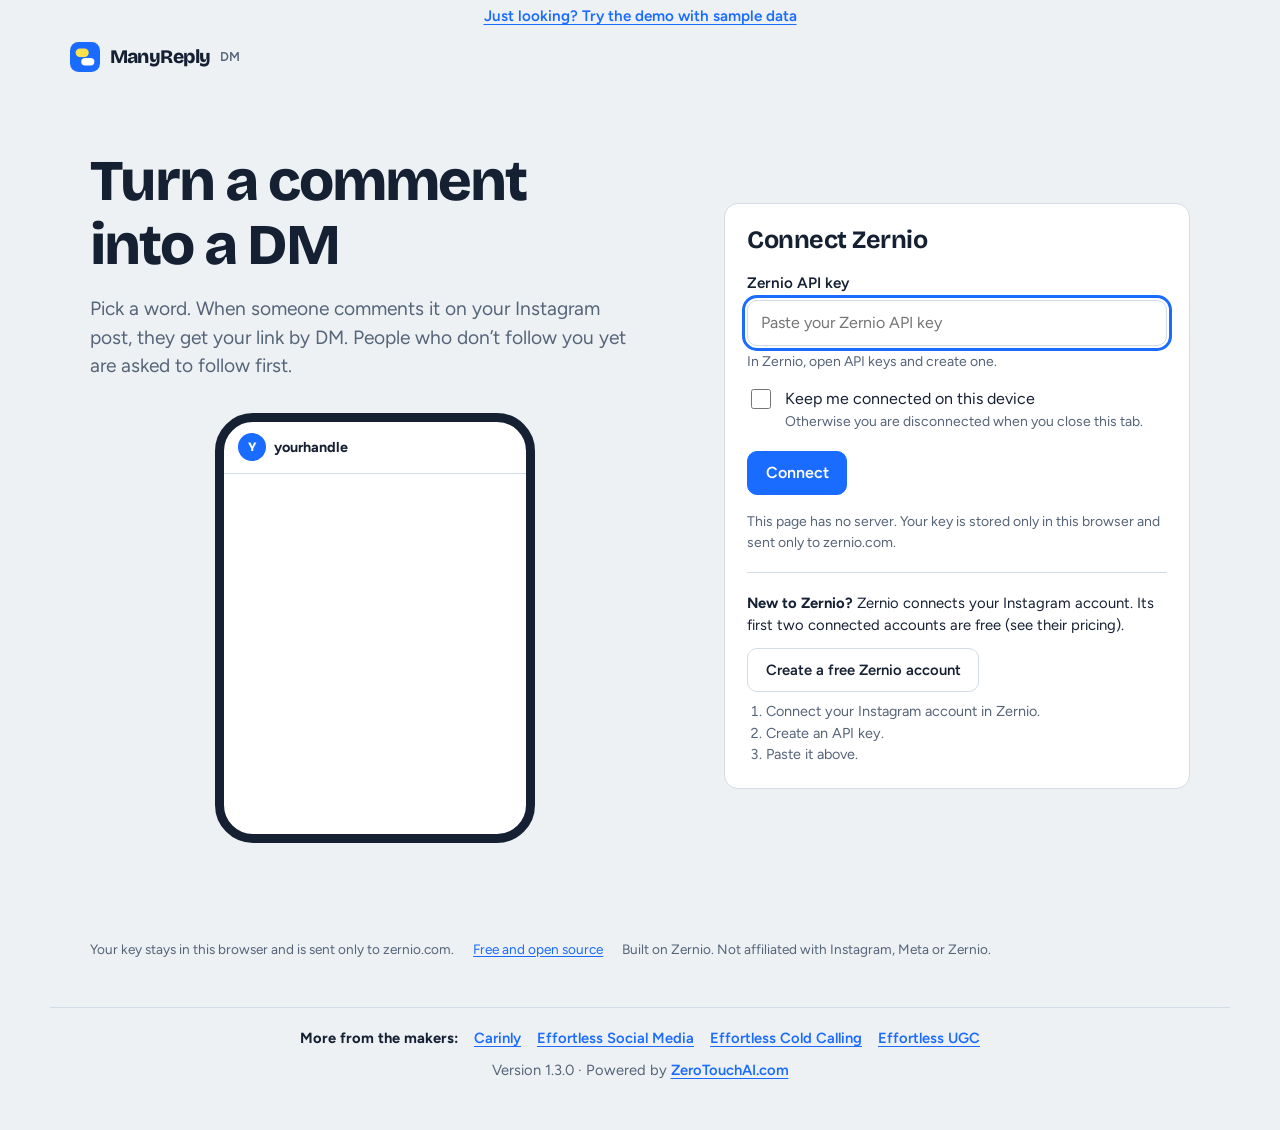
==== commit a3ecab85: "Add an inbox, saved replies and private contact tags (v1.3.0) Read and answer Instagram DMs from the" ====
--- a/docs/app/index.html
+++ b/docs/app/index.html
@@ -20,7 +20,7 @@
 <noscript><p class="boot">ManyReply DM needs JavaScript. It runs entirely in your browser.</p></noscript>
 <footer class="site-foot">
   <p class="more"><span>More from the makers:</span> <a href="https://carinly.com/?utm_source=higgsview&amp;utm_medium=referral" rel="noopener">Carinly</a> <a href="https://effortlesssocialmedia.zerotouchai.com/?utm_source=higgsview&amp;utm_medium=referral" rel="noopener">Effortless Social Media</a> <a href="https://effortlesscoldcalling.zerotouchai.com/?utm_source=higgsview&amp;utm_medium=referral" rel="noopener">Effortless Cold Calling</a> <a href="https://effortlessugc.netlify.app/?utm_source=higgsview&amp;utm_medium=referral" rel="noopener">Effortless UGC</a></p>
-  <p>Version 1.2.0 · Powered by <a href="https://zerotouchai.com" rel="noopener">ZeroTouchAI.com</a></p>
+  <p>Version 1.3.0 · Powered by <a href="https://zerotouchai.com" rel="noopener">ZeroTouchAI.com</a></p>
 </footer>
 
 <script src="../config.js"></script>
@@ -28,6 +28,7 @@
 <script src="../analytics.js"></script>
 <script src="../demo-analytics.js"></script>
 <script src="../demo.js"></script>
+<script src="../inbox.js"></script>
 <script src="../dash.js"></script>
 <script src="../app.js"></script>
 </body>
--- a/docs/dashboard.css
+++ b/docs/dashboard.css
@@ -225,3 +225,54 @@
   .app .promo select{width:auto;min-height:36px;padding:4px 8px}
   .app .promo button{padding:8px 12px;white-space:nowrap}
 }
+
+/* extra sections: heat map, goal meter, hints */
+.app .hint{margin:0 0 12px;color:var(--muted)}
+.app .hint b{color:var(--fg)}
+.app table.heat{border-collapse:separate;border-spacing:4px;width:100%;min-width:560px}
+.app table.heat th{font-weight:600;font-size:12px;color:var(--muted);text-align:left;padding:4px 6px}
+.app table.heat tbody th{color:var(--fg);white-space:nowrap}
+.app table.heat td{text-align:center;padding:10px 6px;border-radius:8px;font-family:var(--mono);font-size:13px;color:var(--fg);background:var(--raise)}
+.app table.heat td.no{color:var(--muted);opacity:.6}
+.app .meter{height:12px;border-radius:99px;background:var(--raise);overflow:hidden;margin:0 0 12px}
+.app .meter i{display:block;height:100%;border-radius:99px;background:linear-gradient(90deg,var(--accent),var(--accent-strong))}
+.app .goalform{display:flex;flex-wrap:wrap;gap:10px;align-items:flex-end;margin-top:12px}
+.app .goalform label{display:flex;flex-direction:column;gap:4px;font-size:12px;font-weight:600;color:var(--muted)}
+.app .goalform input{font:inherit;color:var(--fg);background:var(--surface);border:1px solid var(--line);border-radius:10px;padding:9px 11px;min-height:40px}
+
+/* inbox and saved replies */
+.app .inbox{display:grid;grid-template-columns:minmax(220px,300px) 1fr;gap:16px;align-items:start}
+.app .ibleft,.app .ibright{min-width:0}
+.app .ibfilter{display:flex;flex-wrap:wrap;gap:6px;margin-bottom:10px}
+.app .ibfilter .dashbtn.on{background:var(--accent);color:var(--on-accent);border-color:var(--accent)}
+.app .convos{list-style:none;margin:0;padding:0;display:flex;flex-direction:column;gap:6px;max-height:460px;overflow:auto}
+.app .convo{all:unset;box-sizing:border-box;display:block;width:100%;padding:10px 12px;border:1px solid var(--line);border-radius:12px;cursor:pointer;background:var(--surface)}
+.app .convo:hover{background:var(--raise)}
+.app .convo.on{border-color:var(--accent);background:var(--accent-soft)}
+.app .convo:focus-visible{outline:2px solid var(--accent);outline-offset:2px}
+.app .convo .who{display:flex;justify-content:space-between;gap:8px;align-items:baseline}
+.app .convo .who em{font-style:normal;font-size:12px;color:var(--muted)}
+.app .convo .last{display:block;color:var(--muted);font-size:13px;margin-top:2px;overflow-wrap:anywhere}
+.app .convo.unread .who b::after{content:"";display:inline-block;width:8px;height:8px;border-radius:50%;background:var(--accent);margin-left:8px}
+.app .ibtags{display:flex;flex-wrap:wrap;gap:6px;margin-top:6px}
+.app .ibtags i{font-style:normal;font-size:12px;padding:2px 8px;border-radius:99px;background:var(--accent-soft);color:var(--accent-strong)}
+.app .ibtags.edit{margin:8px 0}
+.app .ibtags i button{all:unset;cursor:pointer;margin-left:6px;font-weight:700}
+.app .ibtag,.app .ibnote,.app .ibcompose,.app .savedform input,.app .savedform textarea{font:inherit;color:var(--fg);background:var(--surface);border:1px solid var(--line);border-radius:10px;padding:8px 10px}
+.app .ibtag{width:110px;min-height:32px;box-sizing:border-box}
+.app .ibnote,.app .ibcompose,.app .savedform textarea{width:100%;box-sizing:border-box;resize:vertical}
+.app .ibmsgs{display:flex;flex-direction:column;gap:8px;max-height:340px;overflow:auto;padding:12px 4px;margin:8px 0}
+.app .ibmsg{max-width:82%;padding:9px 12px;border-radius:14px;background:var(--raise)}
+.app .ibmsg.out{align-self:flex-end;background:var(--accent);color:var(--on-accent)}
+.app .ibmsg.out a{color:inherit}
+.app .ibmsg p{margin:0;overflow-wrap:anywhere;white-space:pre-wrap}
+.app .ibmsg small{display:block;margin-top:4px;font-size:11px;opacity:.75}
+.app .ibform{display:flex;flex-direction:column;gap:8px}
+.app .ibrow{display:flex;gap:8px;justify-content:space-between;align-items:center;flex-wrap:wrap}
+.app .savedlist{list-style:none;margin:0 0 14px;padding:0;display:flex;flex-direction:column;gap:8px}
+.app .savedlist li{display:flex;justify-content:space-between;gap:12px;align-items:flex-start;padding:10px 12px;border:1px solid var(--line);border-radius:12px}
+.app .savedlist p{margin:4px 0 0;color:var(--muted);white-space:pre-wrap;overflow-wrap:anywhere}
+.app .savedform{display:flex;flex-direction:column;gap:8px;align-items:flex-start}
+.app .savedform input{width:100%;max-width:320px;box-sizing:border-box}
+@media (max-width:760px){.app .inbox{grid-template-columns:1fr}.app .convos{max-height:240px}}
+.app .ibrow .select{max-width:240px}
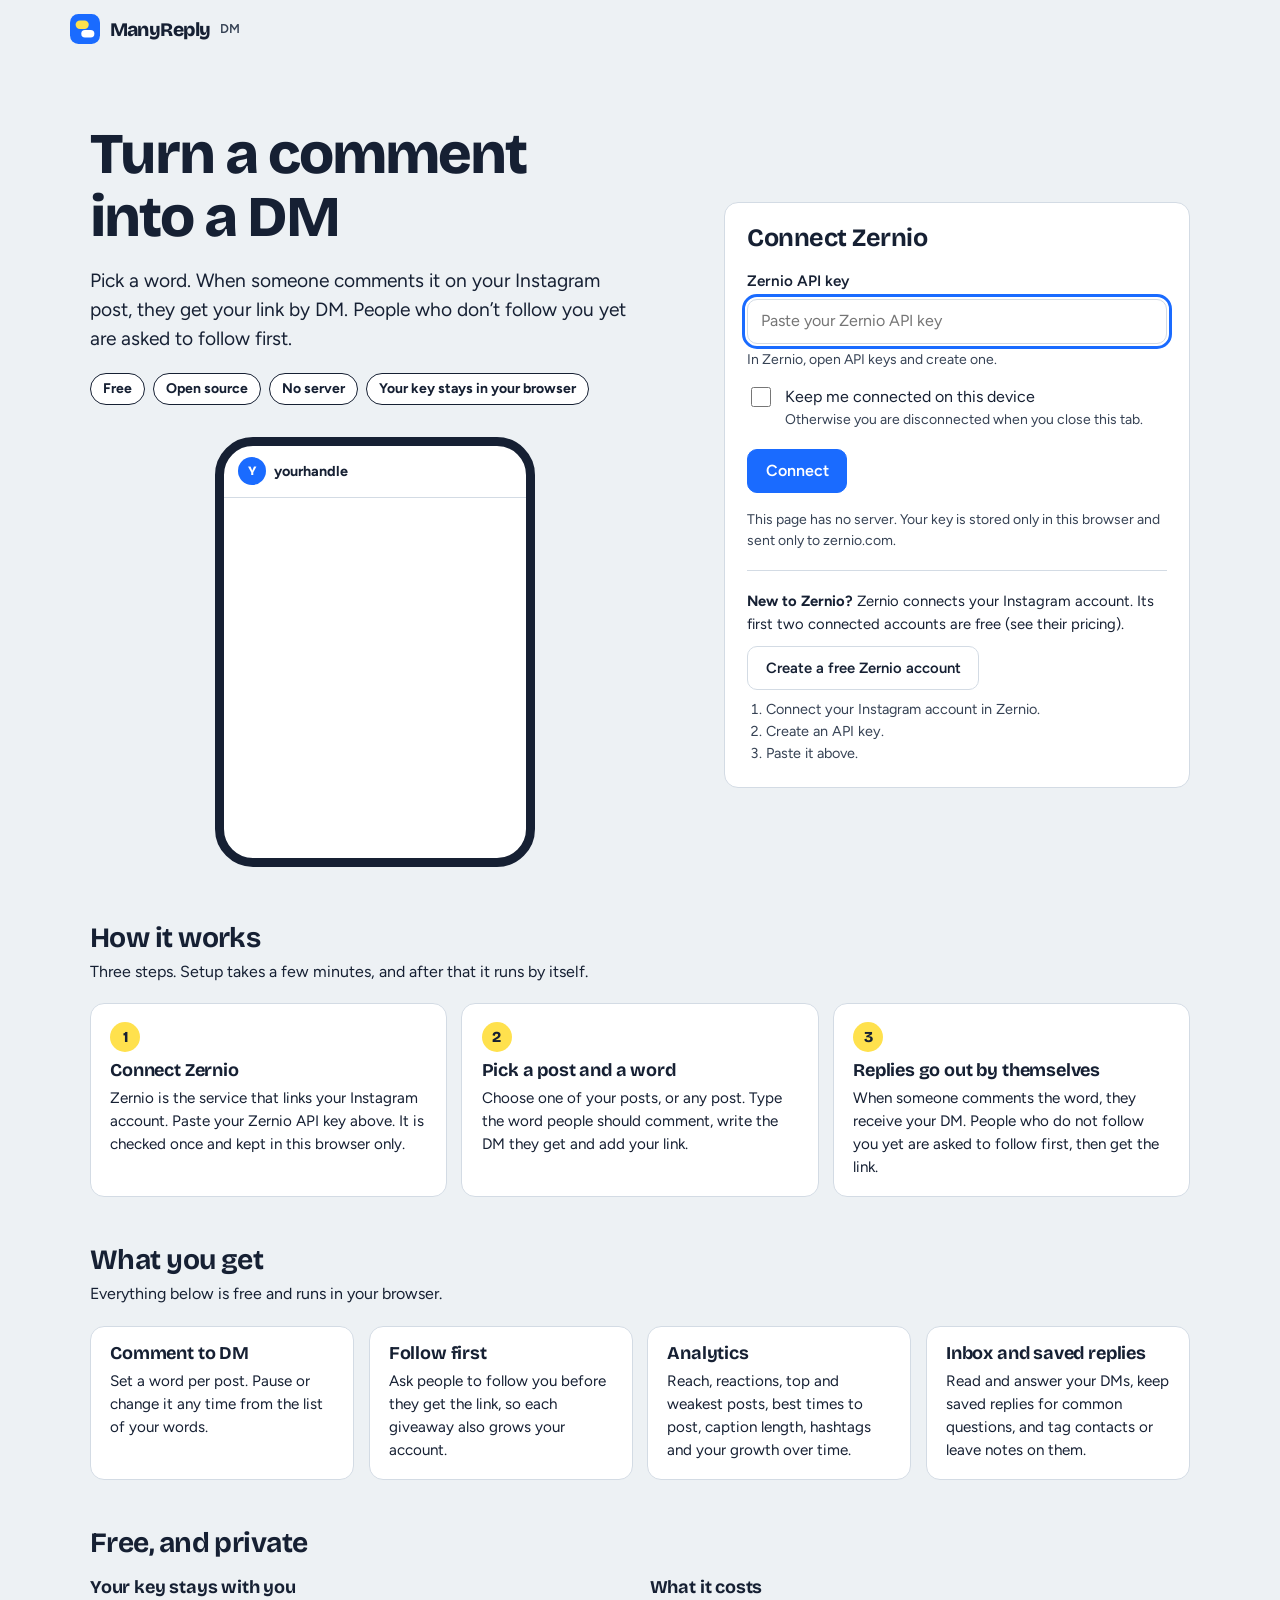
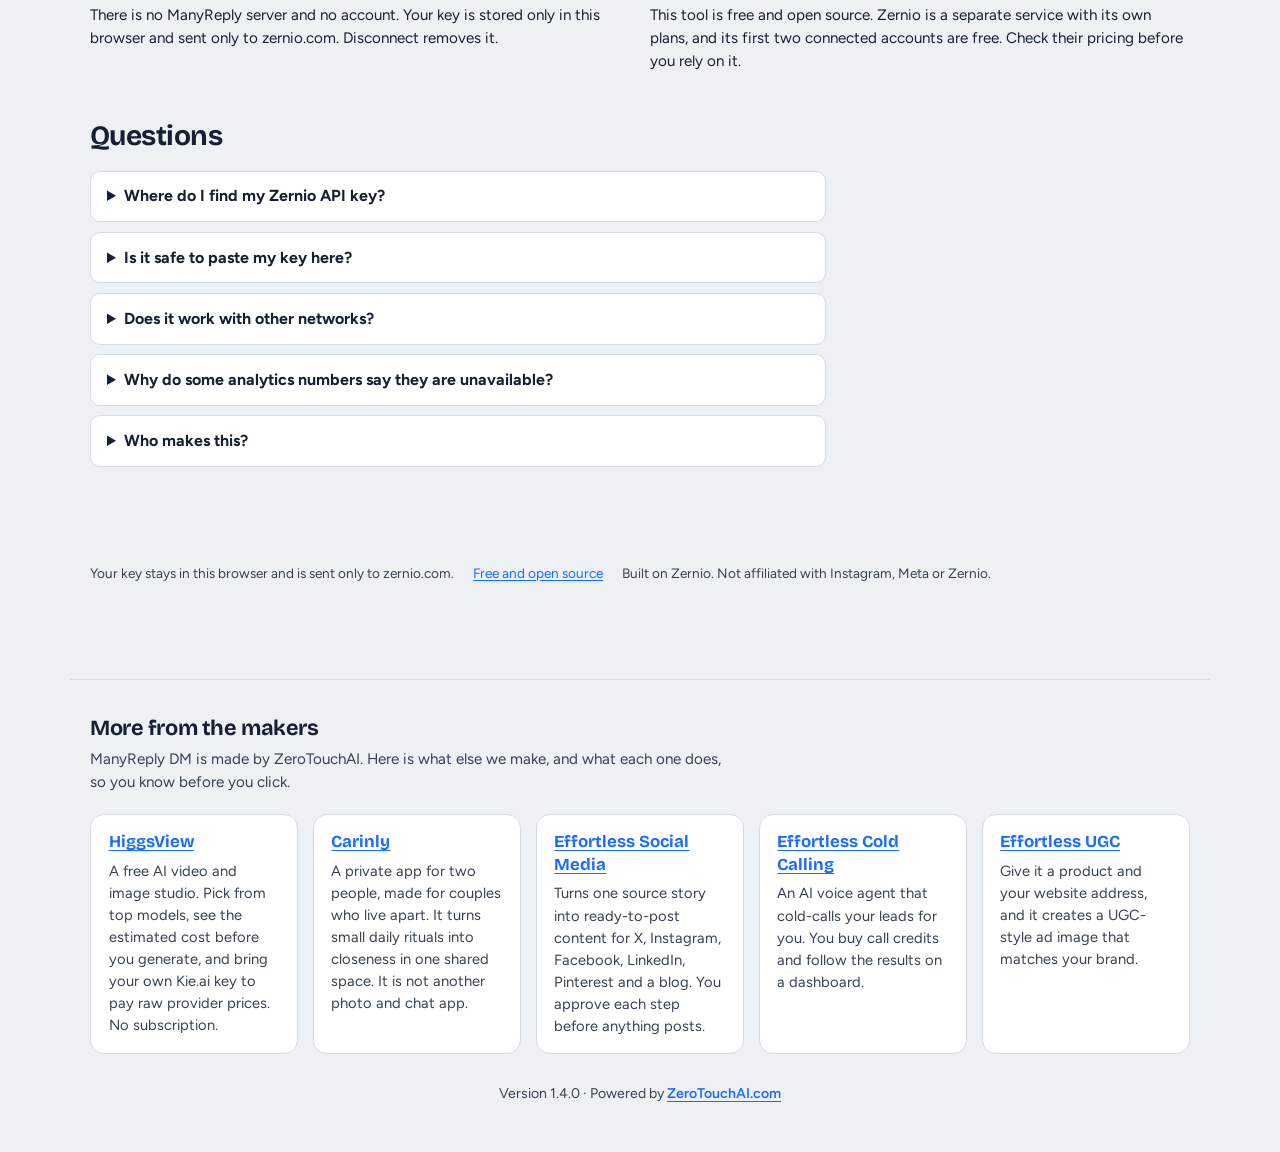
==== commit 31725e49: "Go live: richer sign-in page, readable contrast, makers footer with descriptions and HiggsView, remo" ====
--- a/docs/app/index.html
+++ b/docs/app/index.html
@@ -15,19 +15,26 @@
 <link rel="stylesheet" href="../footer.css">
 </head>
 <body>
-<p class="demo-link" id="demo-link" hidden><a href="#">Just looking? Try the demo with sample data</a></p>
 <div id="app"><p class="boot">Loading ManyReply DM…</p></div>
 <noscript><p class="boot">ManyReply DM needs JavaScript. It runs entirely in your browser.</p></noscript>
 <footer class="site-foot">
-  <p class="more"><span>More from the makers:</span> <a href="https://carinly.com/?utm_source=higgsview&amp;utm_medium=referral" rel="noopener">Carinly</a> <a href="https://effortlesssocialmedia.zerotouchai.com/?utm_source=higgsview&amp;utm_medium=referral" rel="noopener">Effortless Social Media</a> <a href="https://effortlesscoldcalling.zerotouchai.com/?utm_source=higgsview&amp;utm_medium=referral" rel="noopener">Effortless Cold Calling</a> <a href="https://effortlessugc.netlify.app/?utm_source=higgsview&amp;utm_medium=referral" rel="noopener">Effortless UGC</a></p>
-  <p>Version 1.3.0 · Powered by <a href="https://zerotouchai.com" rel="noopener">ZeroTouchAI.com</a></p>
+  <section class="more" aria-labelledby="more-h">
+    <h2 id="more-h">More from the makers</h2>
+    <p class="more-lead">ManyReply DM is made by ZeroTouchAI. Here is what else we make, and what each one does, so you know before you click.</p>
+    <ul class="more-grid">
+    <li><a href="https://higgsview.vercel.app/?utm_source=manyreply&amp;utm_medium=referral" rel="noopener">HiggsView</a><p>A free AI video and image studio. Pick from top models, see the estimated cost before you generate, and bring your own Kie.ai key to pay raw provider prices. No subscription.</p></li>
+    <li><a href="https://carinly.com/?utm_source=manyreply&amp;utm_medium=referral" rel="noopener">Carinly</a><p>A private app for two people, made for couples who live apart. It turns small daily rituals into closeness in one shared space. It is not another photo and chat app.</p></li>
+    <li><a href="https://effortlesssocialmedia.zerotouchai.com/?utm_source=manyreply&amp;utm_medium=referral" rel="noopener">Effortless Social Media</a><p>Turns one source story into ready-to-post content for X, Instagram, Facebook, LinkedIn, Pinterest and a blog. You approve each step before anything posts.</p></li>
+    <li><a href="https://effortlesscoldcalling.zerotouchai.com/?utm_source=manyreply&amp;utm_medium=referral" rel="noopener">Effortless Cold Calling</a><p>An AI voice agent that cold-calls your leads for you. You buy call credits and follow the results on a dashboard.</p></li>
+    <li><a href="https://effortlessugc.netlify.app/?utm_source=manyreply&amp;utm_medium=referral" rel="noopener">Effortless UGC</a><p>Give it a product and your website address, and it creates a UGC-style ad image that matches your brand.</p></li>
+    </ul>
+  </section>
+  <p class="ver">Version 1.4.0 · Powered by <a href="https://zerotouchai.com" rel="noopener">ZeroTouchAI.com</a></p>
 </footer>
 
 <script src="../config.js"></script>
 <script src="../lib.js"></script>
 <script src="../analytics.js"></script>
-<script src="../demo-analytics.js"></script>
-<script src="../demo.js"></script>
 <script src="../inbox.js"></script>
 <script src="../dash.js"></script>
 <script src="../app.js"></script>
--- a/docs/styles.css
+++ b/docs/styles.css
@@ -2,7 +2,7 @@
 @font-face { font-family: 'Figtree'; src: url(fonts/figtree-latin-wght-normal.woff2) format('woff2'); font-weight: 300 900; font-display: swap; }
 
 :root {
-  --ground: #EDF1F4; --surface: #FFFFFF; --soft: #F5F7F9; --ink: #162033; --muted: #566478; --line: #D3DBE4;
+  --ground: #EDF1F4; --surface: #FFFFFF; --soft: #F5F7F9; --ink: #162033; --muted: #364254; --line: #D3DBE4;
   --blue: #1A6BFF; --on-blue: #FFFFFF; --hl: #FFE14D; --on-hl: #162033; --bubble-in: #E5EAF0;
   --ok: #0F7A56; --bad: #B42318; --bad-bg: #FDECEA; --ok-bg: #E4F5EE; --focus: #1A6BFF;
   --display: 'Bricolage Grotesque', 'Segoe UI', system-ui, sans-serif;
@@ -12,7 +12,7 @@
 }
 @media (prefers-color-scheme: dark) {
   :root {
-    --ground: #0E1520; --surface: #172131; --soft: #1D2A3C; --ink: #E8EEF6; --muted: #9AA8BA; --line: #2B394D;
+    --ground: #0E1520; --surface: #172131; --soft: #1D2A3C; --ink: #E8EEF6; --muted: #C6D1DF; --line: #2B394D;
     --blue: #4C8DFF; --on-blue: #08101C; --bubble-in: #263650; --ok: #4FD1A1; --bad: #FF8A7A;
     --bad-bg: #3A1D1B; --ok-bg: #153427; --focus: #7FB0FF; color-scheme: dark;
   }
@@ -87,7 +87,7 @@
 /* ---- connect */
 .connect { display: grid; gap: 2.5rem; align-items: center; padding-top: 1rem; }
 @media (min-width: 900px) { .connect { grid-template-columns: 1.1fr 0.9fr; gap: 4rem; padding-top: 2.5rem; } }
-.connect-hero p.lead { font-size: 1.2rem; max-width: 34rem; margin-top: 1.1rem; color: var(--muted); }
+.connect-hero p.lead { font-size: 1.2rem; max-width: 34rem; margin-top: 1.1rem; color: var(--ink); }
 .connect-hero .demo { margin-top: 2rem; }
 .connect-form h2 { margin-bottom: 0.2rem; }
 .referral { margin-top: 1.2rem; padding-top: 1.2rem; border-top: 1px solid var(--line); font-size: 0.925rem; }
@@ -187,3 +187,21 @@
 .phone .demo-step.in { opacity: 1; transform: none; }
 @media (prefers-reduced-motion: reduce) { .phone .demo-step { transition: none; opacity: 1; transform: none; } .skeleton { animation: none; } }
 .toast { position: fixed; left: 50%; bottom: 1.2rem; transform: translateX(-50%); background: var(--ink); color: var(--surface); padding: 0.65rem 1rem; border-radius: 10px; font-weight: 600; z-index: 10; max-width: calc(100vw - 2rem); }
+
+/* ---- sign-in page: details under the form */
+.badges { list-style: none; margin: 1.2rem 0 0; padding: 0; display: flex; flex-wrap: wrap; gap: 0.5rem; }
+.badges li { padding: 0.3rem 0.75rem; border: 1.5px solid var(--ink); border-radius: 999px; font-size: 0.875rem; font-weight: 700; color: var(--ink); background: var(--surface); }
+.connect-more { margin-top: 3.5rem; display: grid; gap: 3rem; }
+.info h2 { font-size: 1.75rem; color: var(--ink); }
+.info-lead { margin-top: 0.4rem; color: var(--ink); max-width: 38rem; }
+.cards { list-style: none; margin: 1.2rem 0 0; padding: 0; display: grid; gap: 0.9rem; grid-template-columns: repeat(auto-fit, minmax(220px, 1fr)); counter-reset: n; }
+.cards li { padding: 1.1rem 1.2rem; background: var(--surface); border: 1px solid var(--line); border-radius: var(--r-panel); }
+.cards h3 { color: var(--ink); }
+.cards p, .two p { margin-top: 0.4rem; color: var(--ink); font-size: 0.95rem; }
+.cards.numbered li::before { counter-increment: n; content: counter(n); display: grid; place-items: center; width: 30px; height: 30px; margin-bottom: 0.6rem; border-radius: 50%; background: var(--hl); color: var(--on-hl); font: 800 0.95rem var(--display); }
+.two { margin-top: 1.2rem; display: grid; gap: 1.2rem; grid-template-columns: repeat(auto-fit, minmax(260px, 1fr)); }
+.two h3 { color: var(--ink); }
+.faq { margin-top: 1.2rem; display: grid; gap: 0.6rem; max-width: 46rem; }
+.faq details { background: var(--surface); border: 1px solid var(--line); border-radius: var(--r-ctl); padding: 0.8rem 1rem; }
+.faq summary { cursor: pointer; font-weight: 700; color: var(--ink); }
+.faq p { margin-top: 0.5rem; color: var(--ink); font-size: 0.95rem; }
--- a/docs/dashboard.css
+++ b/docs/dashboard.css
@@ -7,16 +7,16 @@
 @font-face{font-family:'JetBrains Mono';src:url(fonts/jetbrains-mono-latin-700-normal.woff2) format('woff2');font-weight:700;font-display:swap}
 .app{ --ground:var(--bg);--ink:var(--fg);--soft:var(--raise);--blue:var(--accent);--on-blue:var(--on-accent);--bubble-in:var(--raise);--ok:var(--good);--focus:var(--accent);--hl:#FFE14D;--on-hl:#111833;
  --bad-bg:color-mix(in srgb,var(--bad) 14%,transparent);--ok-bg:color-mix(in srgb,var(--good) 14%,transparent);--r-bubble:20px;--r-panel:14px;--r-ctl:10px;
- --bg:#F3F5FB;--surface:#FFFFFF;--raise:#F6F8FD;--fg:#111833;--muted:#5B6688;--line:#E2E7F3;
+ --bg:#F3F5FB;--surface:#FFFFFF;--raise:#F6F8FD;--fg:#111833;--muted:#363F5E;--line:#E2E7F3;
  --accent:#3B6CF6;--accent-strong:#2550D9;--accent-soft:#E8EEFF;--side:#0B1229;--side-fg:#C7CFEA;--side-active:#3B6CF6;
  --good:#16A34A;--warn:#B45309;--bad:#E5484D;--sky:#2563EB;--on-accent:#FFFFFF;
  --display:'Plus Jakarta Sans','Segoe UI',system-ui,sans-serif;--body:'Plus Jakarta Sans','Segoe UI',system-ui,sans-serif;
  --mono:'JetBrains Mono',Consolas,monospace;--r:16px;--grad:linear-gradient(90deg,#7C3AED,#3B6CF6)}
-@media (prefers-color-scheme:dark){:root:not([data-theme="light"]) .app{--bg:#0A1023;--surface:#0F1731;--raise:#142043;--fg:#E9EDFA;--muted:#8D99C2;--line:#1F2B52;
+@media (prefers-color-scheme:dark){:root:not([data-theme="light"]) .app{--bg:#0A1023;--surface:#0F1731;--raise:#142043;--fg:#E9EDFA;--muted:#C3CCEB;--line:#1F2B52;
  --accent:#4F8BFF;--accent-strong:#7AA7FF;--accent-soft:#16244D;--side:#0A1023;--side-fg:#C7CFEA;--side-active:#3B6CF6;
  --good:#16A34A;--warn:#E3A23B;--bad:#EF4444;--sky:#5B8DEF;--on-accent:#FFFFFF;color-scheme:dark}
 }
-:root[data-theme="dark"] .app{--bg:#0A1023;--surface:#0F1731;--raise:#142043;--fg:#E9EDFA;--muted:#8D99C2;--line:#1F2B52;
+:root[data-theme="dark"] .app{--bg:#0A1023;--surface:#0F1731;--raise:#142043;--fg:#E9EDFA;--muted:#C3CCEB;--line:#1F2B52;
  --accent:#4F8BFF;--accent-strong:#7AA7FF;--accent-soft:#16244D;--side:#0A1023;--side-fg:#C7CFEA;--side-active:#3B6CF6;
  --good:#16A34A;--warn:#E3A23B;--bad:#EF4444;--sky:#5B8DEF;--on-accent:#FFFFFF;color-scheme:dark}
 html{scroll-behavior:smooth}
@@ -92,7 +92,7 @@
 .app .tiles div:nth-child(7n) svg{--c:#A855F7}
 .app .tiles span{font-size:12px;font-weight:600;color:var(--muted);line-height:1.3}
 .app .tiles b{grid-column:1/-1;font:800 22px/1 var(--display);font-variant-numeric:tabular-nums;display:flex;align-items:center;gap:8px;flex-wrap:wrap}
-.app .tiles small{grid-column:1/-1;font-size:11px;color:var(--muted)}
+.app .tiles small{grid-column:1/-1;font-size:12px;color:var(--muted)}
 .app .tiles i{font-style:normal;font:700 11px/1 var(--body);padding:4px 8px;border-radius:999px;color:#fff;background:var(--muted)}
 .app .tiles i.up{background:var(--good);color:var(--on-accent)}
 .app .tiles i.down{background:var(--bad)}
@@ -199,10 +199,10 @@
 .app .rch{font:600 12px/1 var(--mono);padding:5px 8px;border-radius:999px;background:var(--raise);color:var(--muted);white-space:nowrap}
 .app .rch.hi{background:color-mix(in srgb,var(--good) 18%,transparent);color:var(--good)}
 .app .rch.lo{background:color-mix(in srgb,var(--bad) 16%,transparent);color:var(--bad)}
-.app .res span.z{opacity:.45}
+.app .res span.z{opacity:.8}
 .app .res span.win{border-color:var(--good)}
 .app .res span.win b{color:var(--good)}
-.app td.zero{color:var(--muted);opacity:.6}
+.app td.zero{color:var(--muted);opacity:.85}
 .app td.best{color:var(--good);font-weight:800}
 @media (max-width:900px){.app .post .rch{display:none}
 }
@@ -213,8 +213,8 @@
 /* the page behind and below the app follows the same choice */
 :root[data-theme="dark"] body{background:#0A1023;color:#E9EDFA}
 :root[data-theme="light"] body{background:#F3F5FB;color:#111833}
-:root[data-theme="dark"] .site-foot{--line:#1F2B52;--muted:#8D99C2;--ink:#E9EDFA;--blue:#7AA7FF}
-:root[data-theme="light"] .site-foot{--line:#E2E7F3;--muted:#5B6688;--ink:#111833;--blue:#3B6CF6}
+:root[data-theme="dark"] .site-foot{--line:#1F2B52;--muted:#C3CCEB;--ink:#E9EDFA;--blue:#7AA7FF}
+:root[data-theme="light"] .site-foot{--line:#E2E7F3;--muted:#363F5E;--ink:#111833;--blue:#3B6CF6}
 .app .wlist{margin-top:14px}
 .app .head{justify-content:flex-start;flex-wrap:nowrap;align-items:flex-start;margin-bottom:14px}
 .app .head>div:not(.aside){min-width:0}
@@ -233,7 +233,7 @@
 .app table.heat th{font-weight:600;font-size:12px;color:var(--muted);text-align:left;padding:4px 6px}
 .app table.heat tbody th{color:var(--fg);white-space:nowrap}
 .app table.heat td{text-align:center;padding:10px 6px;border-radius:8px;font-family:var(--mono);font-size:13px;color:var(--fg);background:var(--raise)}
-.app table.heat td.no{color:var(--muted);opacity:.6}
+.app table.heat td.no{color:var(--muted);opacity:.85}
 .app .meter{height:12px;border-radius:99px;background:var(--raise);overflow:hidden;margin:0 0 12px}
 .app .meter i{display:block;height:100%;border-radius:99px;background:linear-gradient(90deg,var(--accent),var(--accent-strong))}
 .app .goalform{display:flex;flex-wrap:wrap;gap:10px;align-items:flex-end;margin-top:12px}
@@ -266,7 +266,7 @@
 .app .ibmsg.out{align-self:flex-end;background:var(--accent);color:var(--on-accent)}
 .app .ibmsg.out a{color:inherit}
 .app .ibmsg p{margin:0;overflow-wrap:anywhere;white-space:pre-wrap}
-.app .ibmsg small{display:block;margin-top:4px;font-size:11px;opacity:.75}
+.app .ibmsg small{display:block;margin-top:4px;font-size:12px;opacity:.92}
 .app .ibform{display:flex;flex-direction:column;gap:8px}
 .app .ibrow{display:flex;gap:8px;justify-content:space-between;align-items:center;flex-wrap:wrap}
 .app .savedlist{list-style:none;margin:0 0 14px;padding:0;display:flex;flex-direction:column;gap:8px}
@@ -276,3 +276,14 @@
 .app .savedform input{width:100%;max-width:320px;box-sizing:border-box}
 @media (max-width:760px){.app .inbox{grid-template-columns:1fr}.app .convos{max-height:240px}}
 .app .ibrow .select{max-width:240px}
+
+/* help */
+.app dialog.helpdlg{width:min(720px,calc(100vw - 32px));max-height:min(86vh,900px);padding:0;border:1px solid var(--line);border-radius:var(--r);background:var(--surface);color:var(--fg);overflow:auto;box-shadow:0 24px 70px rgba(10,15,40,.35)}
+.app dialog.helpdlg::backdrop{background:rgba(10,15,40,.55)}
+.app .helphead{position:sticky;top:0;z-index:1;display:flex;justify-content:space-between;align-items:center;gap:12px;padding:16px 22px;background:var(--surface);border-bottom:1px solid var(--line)}
+.app .helphead h2{margin:0;font:800 20px/1.2 var(--display)}
+.app .helpintro{margin:16px 22px 0;color:var(--muted)}
+.app dialog.helpdlg section{padding:6px 22px 14px}
+.app dialog.helpdlg h3{margin:18px 0 8px;font:800 13px/1.2 var(--display);text-transform:uppercase;letter-spacing:.06em;color:var(--accent-strong)}
+.app dialog.helpdlg dt{font-weight:700;margin-top:10px}
+.app dialog.helpdlg dd{margin:2px 0 0;color:var(--muted);overflow-wrap:anywhere}
--- a/docs/footer.css
+++ b/docs/footer.css
@@ -1,11 +1,11 @@
 /* Shared footer: the makers' other products, the version, and credit. Used by the home page and the dashboard. */
-.site-foot { max-width: 1180px; margin: 0 auto; padding: 1.2rem 1.25rem 3rem; border-top: 1px solid var(--line, #D3DBE4); display: grid; gap: 0.5rem; text-align: center; color: var(--muted, #566478); font: 400 0.92rem/1.6 var(--body, system-ui, sans-serif); }
 .site-foot a { color: var(--blue, #1A6BFF); font-weight: 600; text-underline-offset: 3px; }
-.site-foot .more { display: flex; flex-wrap: wrap; justify-content: center; gap: 0.2rem 1rem; }
-.site-foot .more span { color: var(--ink, #162033); font-weight: 700; }
-
-/* Demo mode */
-.demo-bar { display: flex; flex-wrap: wrap; align-items: center; justify-content: center; gap: 0.4rem 1rem; padding: 0.6rem 1rem; background: var(--hl, #FFE14D); color: var(--on-hl, #162033); font: 600 0.9rem/1.4 var(--body, system-ui, sans-serif); text-align: center; }
-.demo-bar button { min-height: 36px; padding: 0.2rem 0.9rem; border-radius: 10px; border: 1.5px solid currentColor; background: transparent; color: inherit; font: 700 0.9rem var(--body, system-ui, sans-serif); cursor: pointer; }
-.demo-link { text-align: center; padding: 0.4rem 1rem 0; font: 600 0.95rem/1.4 var(--body, system-ui, sans-serif); }
-.demo-link a { color: var(--blue, #1A6BFF); text-underline-offset: 3px; }
+.site-foot { max-width: 1140px; margin: 3rem auto 0; padding: 2.2rem 1.25rem 3rem; border-top: 1px solid var(--line, #D3DBE4); color: var(--ink, #162033); font-size: 0.95rem; line-height: 1.5; }
+.site-foot .more h2 { font: 700 1.35rem/1.2 var(--display, system-ui, sans-serif); letter-spacing: -0.02em; color: var(--ink, #162033); }
+.site-foot .more-lead { margin-top: 0.4rem; max-width: 40rem; color: var(--muted, #364254); }
+.more-grid { list-style: none; margin: 1.3rem 0 0; padding: 0; display: grid; gap: 0.9rem; grid-template-columns: repeat(auto-fit, minmax(190px, 1fr)); }
+.more-grid li { padding: 1rem 1.1rem; border: 1px solid var(--line, #D3DBE4); border-radius: 14px; background: var(--surface, #fff); }
+.more-grid a { font: 700 1.05rem/1.3 var(--display, system-ui, sans-serif); }
+.more-grid p { margin-top: 0.35rem; color: var(--muted, #364254); font-size: 0.92rem; }
+.site-foot a { color: var(--blue, #1A6BFF); text-underline-offset: 3px; }
+.site-foot .ver { margin-top: 1.8rem; text-align: center; color: var(--muted, #364254); font-size: 0.88rem; }
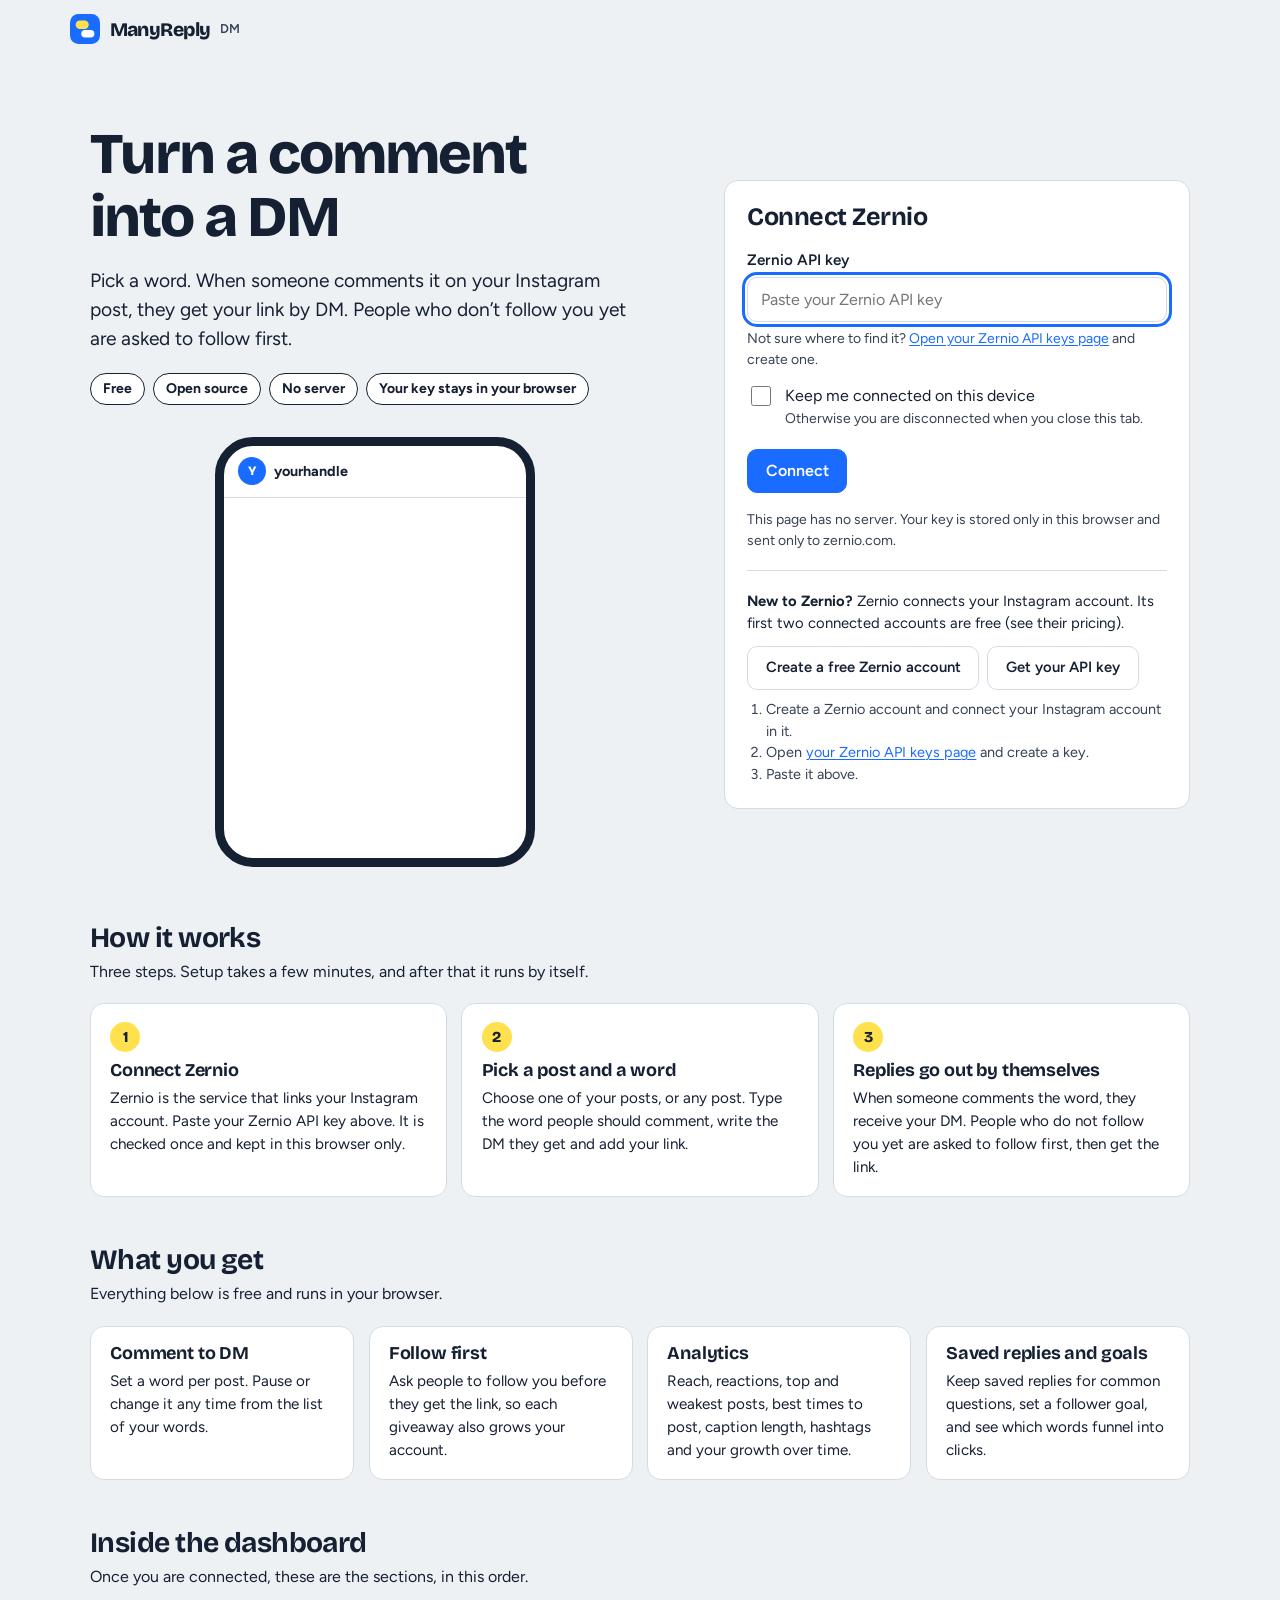
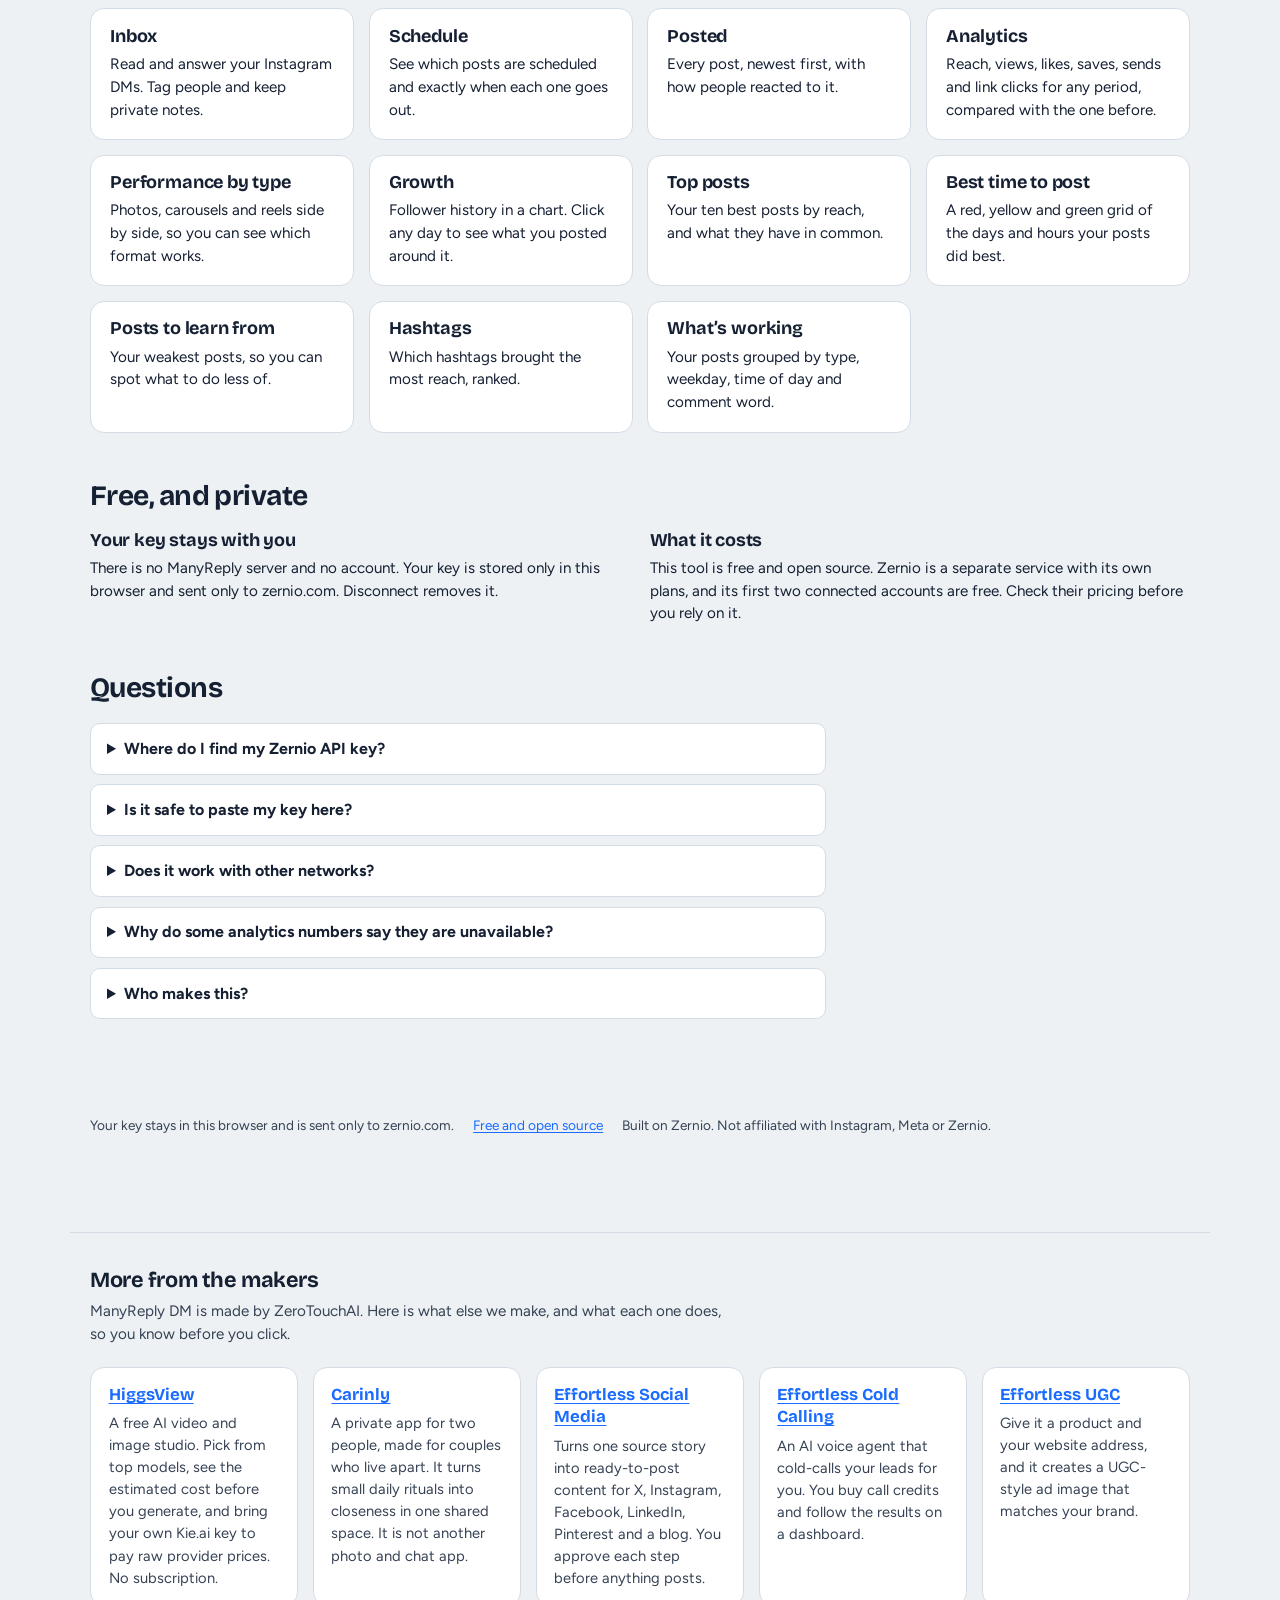
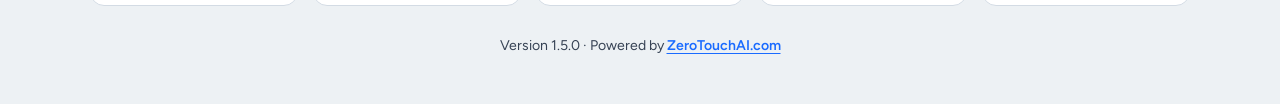
==== commit e5db1818: "Dashboard order: Inbox, Schedule, Posted, Analytics...; add a read-only Schedule section; show the s" ====
--- a/docs/app/index.html
+++ b/docs/app/index.html
@@ -29,7 +29,7 @@
     <li><a href="https://effortlessugc.netlify.app/?utm_source=manyreply&amp;utm_medium=referral" rel="noopener">Effortless UGC</a><p>Give it a product and your website address, and it creates a UGC-style ad image that matches your brand.</p></li>
     </ul>
   </section>
-  <p class="ver">Version 1.4.0 · Powered by <a href="https://zerotouchai.com" rel="noopener">ZeroTouchAI.com</a></p>
+  <p class="ver">Version 1.5.0 · Powered by <a href="https://zerotouchai.com" rel="noopener">ZeroTouchAI.com</a></p>
 </footer>
 
 <script src="../config.js"></script>
--- a/docs/styles.css
+++ b/docs/styles.css
@@ -9,13 +9,6 @@
   --body: 'Figtree', 'Segoe UI', system-ui, -apple-system, sans-serif;
   --r-bubble: 20px; --r-panel: 14px; --r-ctl: 10px;
   color-scheme: light;
-}
-@media (prefers-color-scheme: dark) {
-  :root {
-    --ground: #0E1520; --surface: #172131; --soft: #1D2A3C; --ink: #E8EEF6; --muted: #C6D1DF; --line: #2B394D;
-    --blue: #4C8DFF; --on-blue: #08101C; --bubble-in: #263650; --ok: #4FD1A1; --bad: #FF8A7A;
-    --bad-bg: #3A1D1B; --ok-bg: #153427; --focus: #7FB0FF; color-scheme: dark;
-  }
 }
 
 * { box-sizing: border-box; }
@@ -91,7 +84,7 @@
 .connect-hero .demo { margin-top: 2rem; }
 .connect-form h2 { margin-bottom: 0.2rem; }
 .referral { margin-top: 1.2rem; padding-top: 1.2rem; border-top: 1px solid var(--line); font-size: 0.925rem; }
-.referral .btn { margin-top: 0.7rem; }
+.referral .btn-row { display: flex; flex-wrap: wrap; gap: 0.5rem; margin-top: 0.7rem; }
 .small { font-size: 0.82rem; color: var(--muted); margin-top: 0.6rem; }
 .privacy { margin-top: 1rem; font-size: 0.875rem; color: var(--muted); }
 .steps-help { margin: 0.6rem 0 0; padding-left: 1.2rem; color: var(--muted); font-size: 0.9rem; }
--- a/docs/dashboard.css
+++ b/docs/dashboard.css
@@ -211,10 +211,13 @@
 @keyframes sheen{to{background-position:-200% 0}}
 
 /* the page behind and below the app follows the same choice */
-:root[data-theme="dark"] body{background:#0A1023;color:#E9EDFA}
-:root[data-theme="light"] body{background:#F3F5FB;color:#111833}
-:root[data-theme="dark"] .site-foot{--line:#1F2B52;--muted:#C3CCEB;--ink:#E9EDFA;--blue:#7AA7FF}
-:root[data-theme="light"] .site-foot{--line:#E2E7F3;--muted:#363F5E;--ink:#111833;--blue:#3B6CF6}
+/* the page behind and below the app follows the theme; the home and sign-in pages are always light */
+body:has(.app){background:#F3F5FB;color:#111833}
+body:has(.app) .site-foot{--line:#E2E7F3;--muted:#363F5E;--ink:#111833;--blue:#3B6CF6;--surface:#FFFFFF}
+@media (prefers-color-scheme:dark){:root:not([data-theme="light"]) body:has(.app){background:#0A1023;color:#E9EDFA}
+:root:not([data-theme="light"]) body:has(.app) .site-foot{--line:#1F2B52;--muted:#C3CCEB;--ink:#E9EDFA;--blue:#7AA7FF;--surface:#0F1731}}
+:root[data-theme="dark"] body:has(.app){background:#0A1023;color:#E9EDFA}
+:root[data-theme="dark"] body:has(.app) .site-foot{--line:#1F2B52;--muted:#C3CCEB;--ink:#E9EDFA;--blue:#7AA7FF;--surface:#0F1731}
 .app .wlist{margin-top:14px}
 .app .head{justify-content:flex-start;flex-wrap:nowrap;align-items:flex-start;margin-bottom:14px}
 .app .head>div:not(.aside){min-width:0}
@@ -287,3 +290,6 @@
 .app dialog.helpdlg h3{margin:18px 0 8px;font:800 13px/1.2 var(--display);text-transform:uppercase;letter-spacing:.06em;color:var(--accent-strong)}
 .app dialog.helpdlg dt{font-weight:700;margin-top:10px}
 .app dialog.helpdlg dd{margin:2px 0 0;color:var(--muted);overflow-wrap:anywhere}
+.app .post.sched{display:flex;flex-wrap:wrap;align-items:baseline;gap:6px 12px;padding:10px 0}
+.app .post.sched .d{font-weight:700;white-space:nowrap}
+.app .post.sched .cap{flex:1 1 220px;min-width:0;overflow-wrap:anywhere;color:var(--fg)}
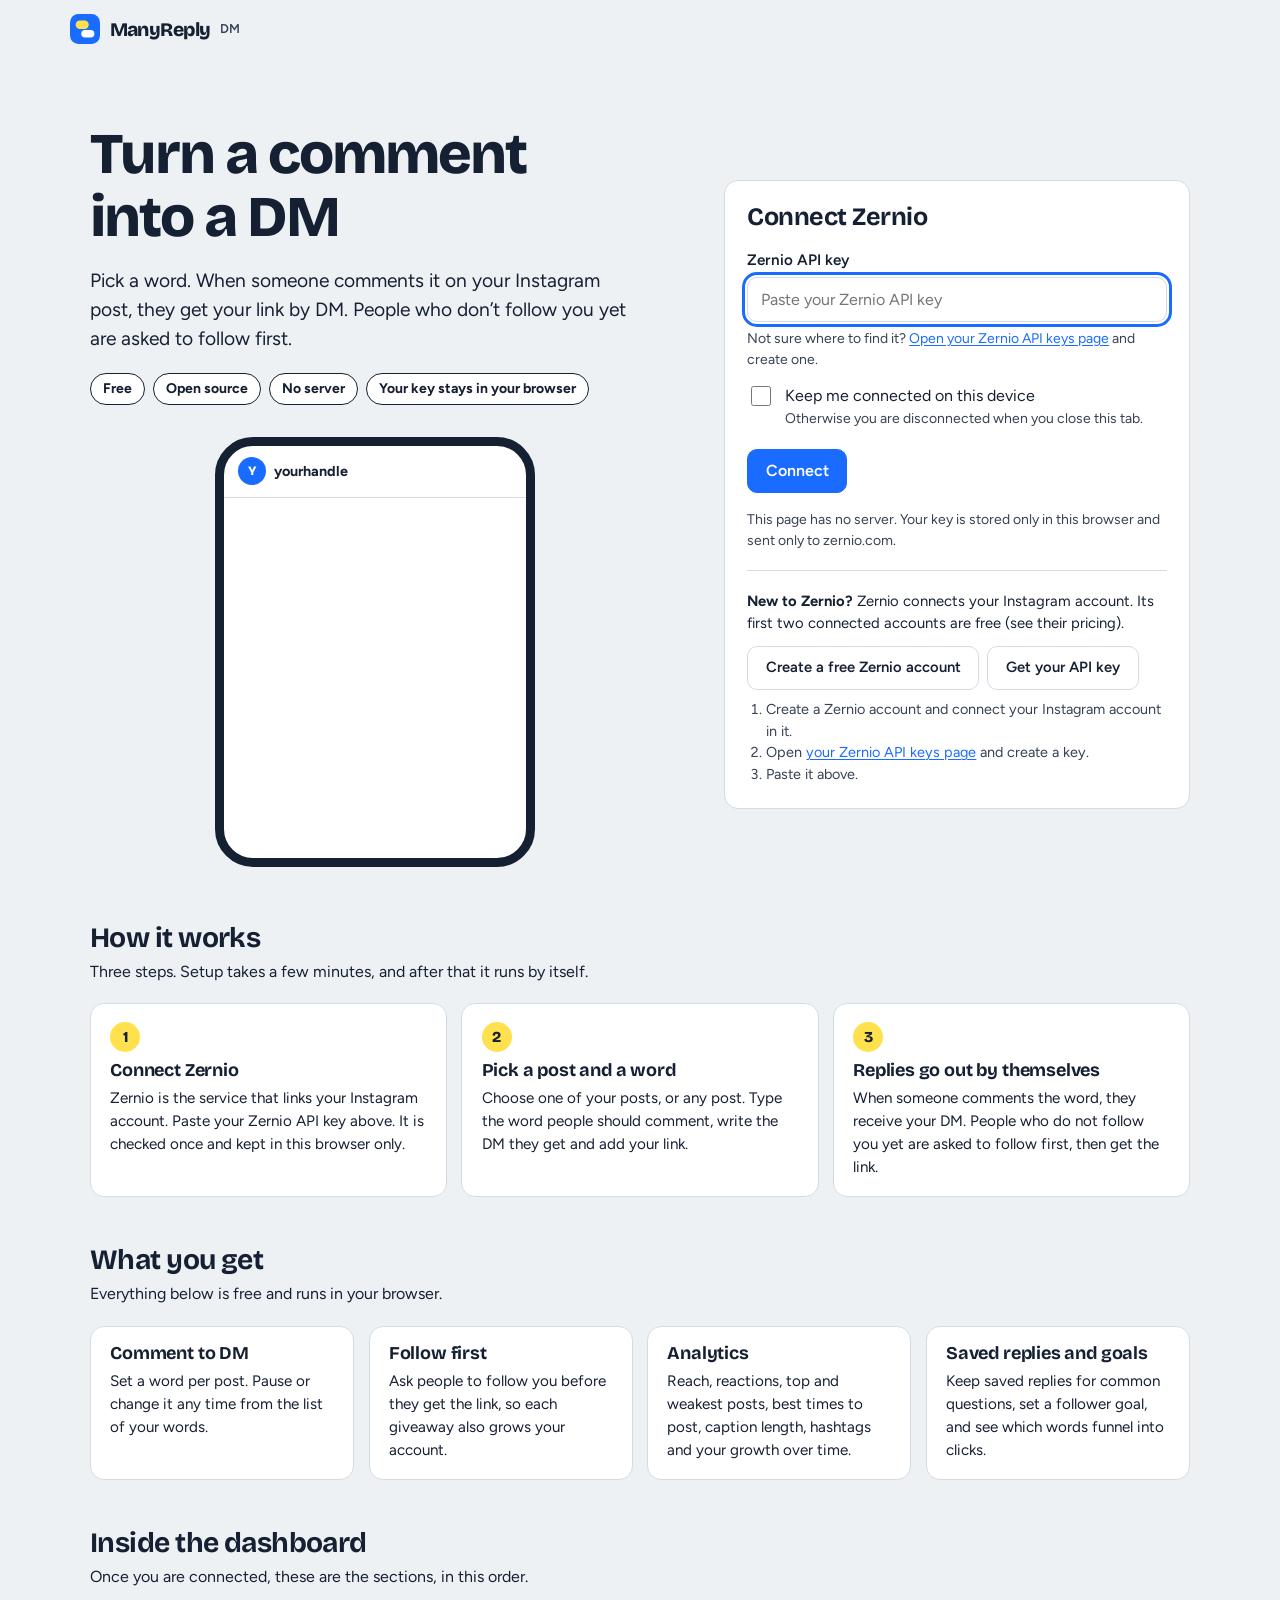
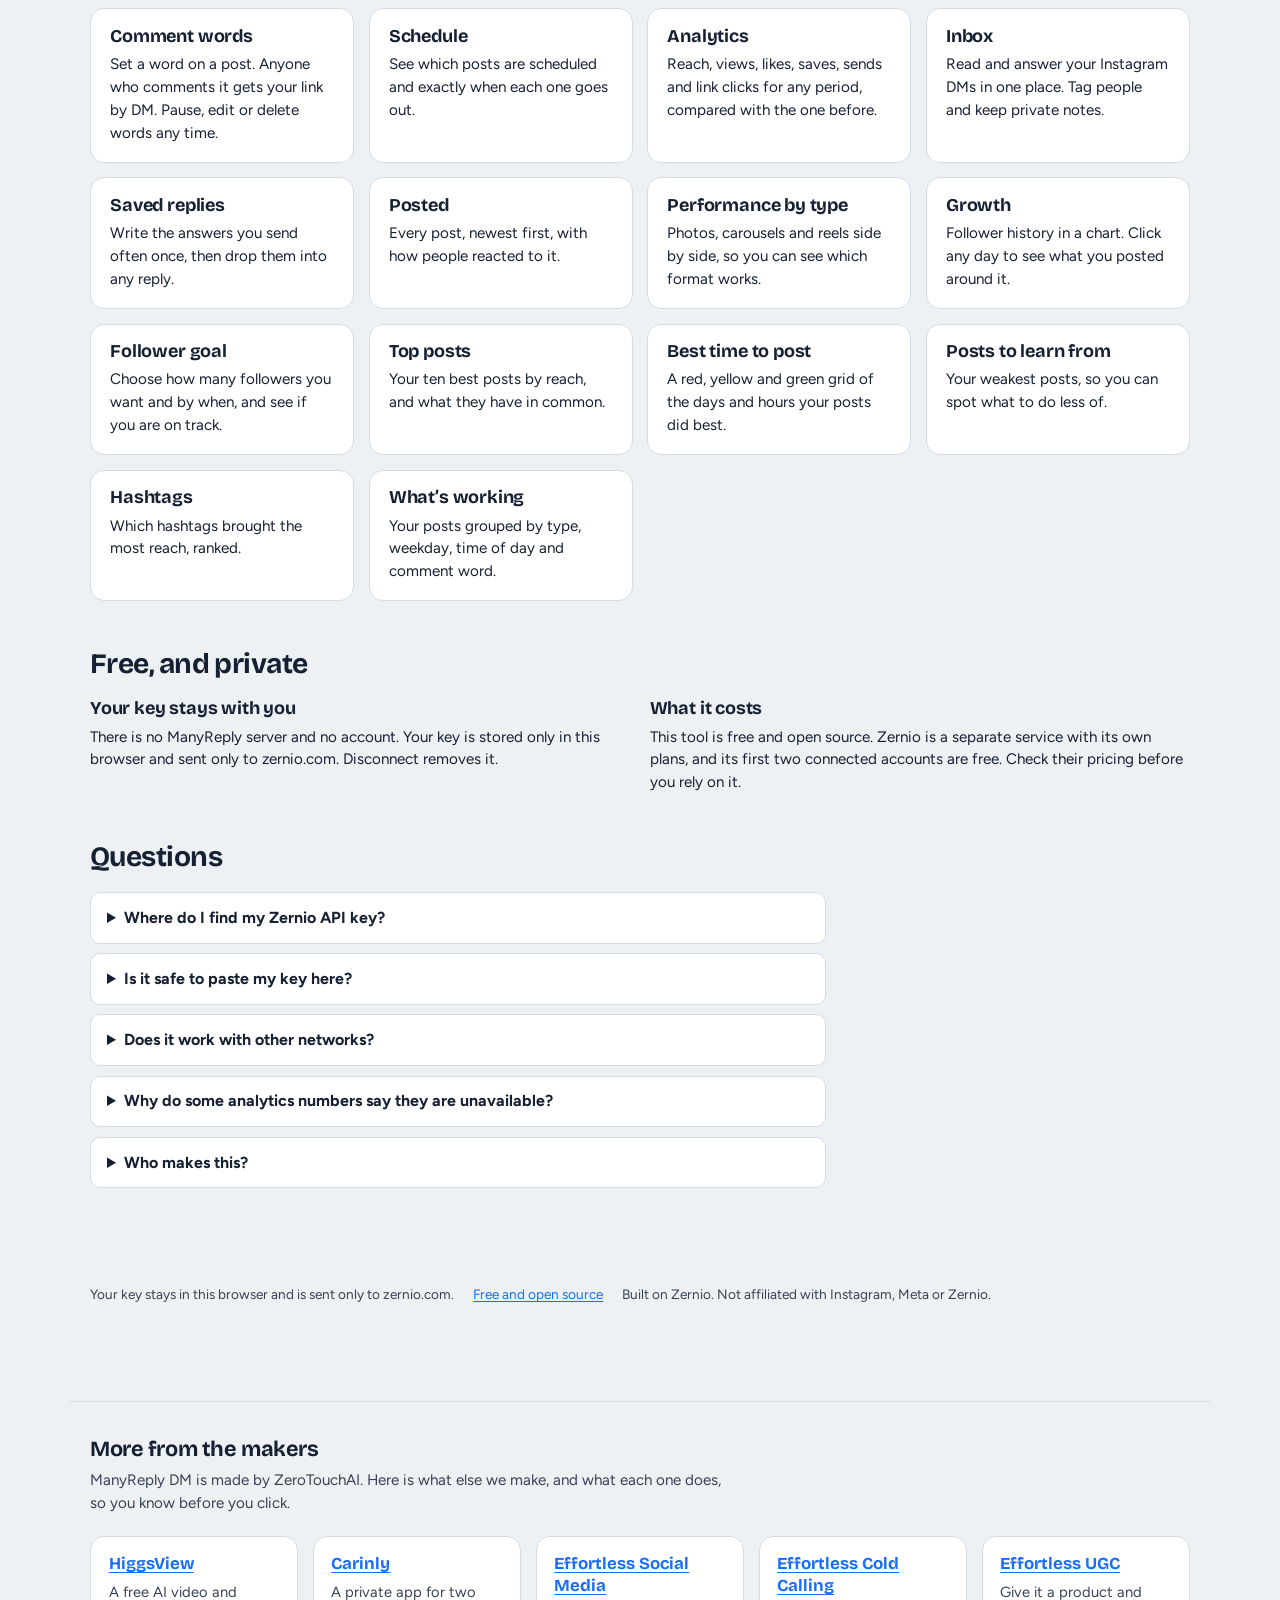
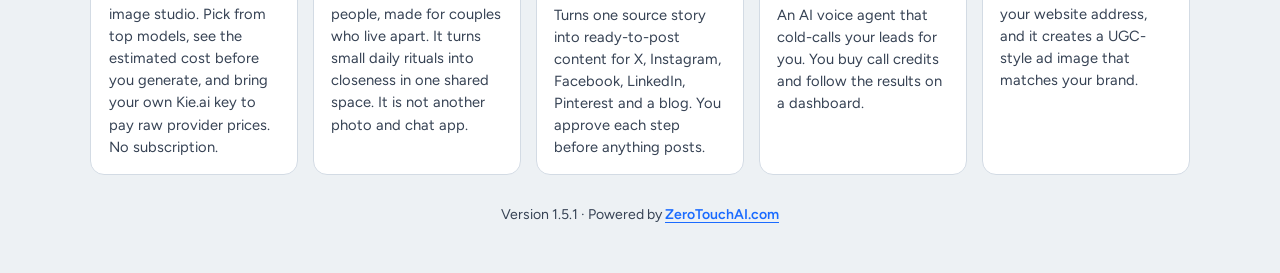
==== commit 1a9cbfdd: "Comment words first, then Schedule, Analytics, Inbox, Saved replies; clearer follower goal; show why" ====
--- a/docs/app/index.html
+++ b/docs/app/index.html
@@ -29,7 +29,7 @@
     <li><a href="https://effortlessugc.netlify.app/?utm_source=manyreply&amp;utm_medium=referral" rel="noopener">Effortless UGC</a><p>Give it a product and your website address, and it creates a UGC-style ad image that matches your brand.</p></li>
     </ul>
   </section>
-  <p class="ver">Version 1.5.0 · Powered by <a href="https://zerotouchai.com" rel="noopener">ZeroTouchAI.com</a></p>
+  <p class="ver">Version 1.5.1 · Powered by <a href="https://zerotouchai.com" rel="noopener">ZeroTouchAI.com</a></p>
 </footer>
 
 <script src="../config.js"></script>
